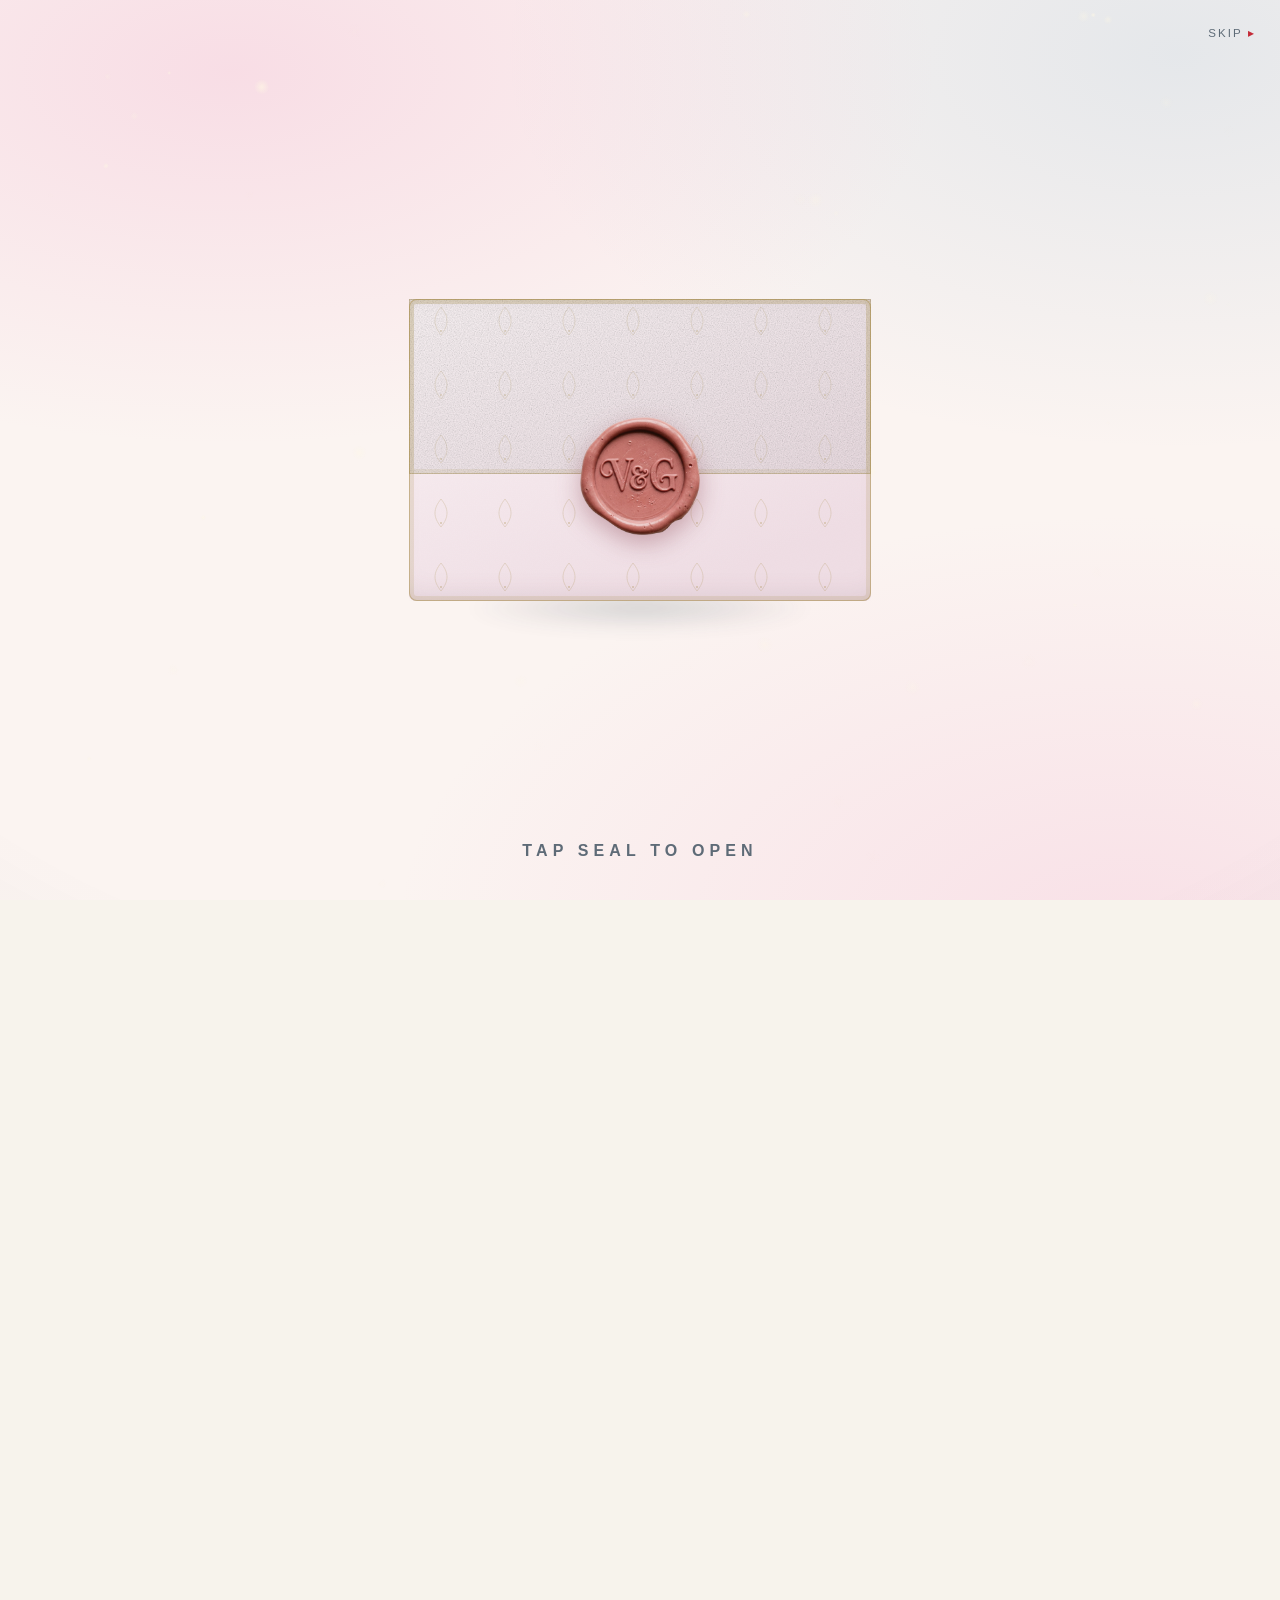
==== index.html @ 197ec174 "feat: add dual RSVP forms for Punjab and Goa with validation - Add separate RSVP section for Goa wit" ====
<!DOCTYPE html>
<html lang="en">
<head>
<meta charset="UTF-8">
<meta name="viewport" content="width=device-width, initial-scale=1.0">
<title>Vishu &amp; Gagan — Wedding Celebrations</title>
<meta name="description" content="Interactive itinerary for Gagan &amp; Vishu's Punjab wedding and Goa reception, December 2026.">
<script>
(function(){
  var t = null;
  try { t = localStorage.getItem('gv-theme'); } catch(e){}
  document.documentElement.setAttribute('data-theme', (t === 'light' || t === 'dark') ? t : 'light');
  if(!document.querySelector('meta[name="viewport"]')){
    var vp = document.createElement('meta');
    vp.name = 'viewport';
    vp.content = 'width=device-width, initial-scale=1.0';
    (document.head || document.documentElement).appendChild(vp);
  }
})();
</script>
<script>
/* Decide — before first paint — whether the opening animation plays.
   Plays once per browser session; skipped on reduced-motion.
   Force with ?intro in the URL, disable with ?nointro. */
(function(){
  try{
    var s = location.search;
    var force = /[?&]intro(=|&|$)/.test(s);
    var off = /[?&]nointro(=|&|$)/.test(s);
    var reduce = window.matchMedia && window.matchMedia('(prefers-reduced-motion: reduce)').matches;
    var seen = false; try{ seen = sessionStorage.getItem('gv-intro-seen')==='1'; }catch(e){}
    if(force || (!off && !reduce && !seen)){
      document.documentElement.classList.add('intro-playing');
    }
  }catch(e){}
})();
</script>
<link rel="stylesheet" href="styles.css">
<link rel="stylesheet" href="intro.css">
</head>
<body>

<!-- ===== Cinematic opening: unsealing the invitation ===== -->
<div class="intro" id="intro" role="dialog" aria-label="Opening the invitation">
  <canvas class="intro-dust" id="introDust" aria-hidden="true"></canvas>
  <div class="intro-vignette" aria-hidden="true"></div>
  <button class="intro-skip" id="introSkip" type="button">Skip <span>&#9656;</span></button>

  <div class="intro-camera">
    <div class="intro-stage" id="introStage">
      <div class="env" id="env">
        <div class="env-shadow" aria-hidden="true"></div>
        <div class="env-back" aria-hidden="true"></div>

        <div class="card" id="card">
          <svg class="card-floral tl" viewBox="0 0 100 100" fill="none" stroke="currentColor" stroke-width="1.4" stroke-linecap="round" aria-hidden="true">
            <path d="M14 86 C22 60 40 44 70 34"/>
            <path d="M70 34 C60 33 52 28 50 18 C60 20 68 26 70 34Z" fill="currentColor" stroke="none" opacity=".9"/>
            <path d="M50 55 C44 52 40 46 40 38 C48 41 52 47 52 55Z" fill="currentColor" stroke="none" opacity=".85"/>
            <path d="M34 70 C28 68 24 62 25 55 C32 58 35 64 35 70Z" fill="currentColor" stroke="none" opacity=".8"/>
            <circle cx="76" cy="30" r="2.4" fill="currentColor" stroke="none"/>
          </svg>
          <svg class="card-floral tr" viewBox="0 0 100 100" fill="none" stroke="currentColor" stroke-width="1.4" stroke-linecap="round" aria-hidden="true"><use href="#cf"/></svg>
          <svg class="card-floral bl" viewBox="0 0 100 100" fill="none" stroke="currentColor" stroke-width="1.4" stroke-linecap="round" aria-hidden="true"><use href="#cf"/></svg>
          <svg class="card-floral br" viewBox="0 0 100 100" fill="none" stroke="currentColor" stroke-width="1.4" stroke-linecap="round" aria-hidden="true"><use href="#cf"/></svg>

          <p class="card-mono">&#10022;</p>
          <p class="card-eyebrow">Together with their families</p>
          <h1 class="card-names">Vishu <span class="amp">&amp;</span> Gagan</h1>
          <p class="card-date">4 &ndash; 7 December &nbsp;&middot;&nbsp; 11 December 2026</p>
          <p class="card-loc">Punjab &middot; Goa</p>
        </div>

        <div class="env-front" aria-hidden="true">
          <span class="gold-edge"></span>
          <svg class="env-wreath" viewBox="0 0 200 100" preserveAspectRatio="none" fill="none" stroke="currentColor" stroke-width="1.8" stroke-linecap="round" aria-hidden="true">
            <path d="M100 92 C78 80 52 58 38 18"/>
            <path d="M100 92 C122 80 148 58 162 18"/>
            <path d="M82 70 C90 66 96 58 94 50 C86 52 80 60 80 68Z" fill="currentColor" stroke="none" opacity=".82"/>
            <path d="M64 48 C72 44 78 36 76 28 C68 30 62 38 62 46Z" fill="currentColor" stroke="none" opacity=".78"/>
            <path d="M46 28 C54 24 59 17 57 10 C49 12 44 19 44 26Z" fill="currentColor" stroke="none" opacity=".74"/>
            <path d="M118 70 C110 66 104 58 106 50 C114 52 120 60 120 68Z" fill="currentColor" stroke="none" opacity=".82"/>
            <path d="M136 48 C128 44 122 36 124 28 C132 30 138 38 138 46Z" fill="currentColor" stroke="none" opacity=".78"/>
            <path d="M154 28 C146 24 141 17 143 10 C151 12 156 19 156 26Z" fill="currentColor" stroke="none" opacity=".74"/>
            <circle cx="100" cy="90" r="1.8" fill="currentColor" stroke="none"/>
          </svg>
        </div>

        <!-- flap + wax seal share one hinge, so the seal lifts intact with the flap -->
        <div class="env-flap" id="flap" aria-hidden="true">
          <div class="flap-rot">
            <div class="flap-face out"></div>
            <div class="flap-face in">
              <svg class="liner" viewBox="0 0 240 130" preserveAspectRatio="xMidYMin slice" fill="none" stroke="currentColor" stroke-width="1.1" stroke-linecap="round">
                <path d="M20 26 C60 40 90 40 120 30 C150 40 180 40 220 26"/>
                <path d="M64 34 C60 28 60 22 64 17 M64 34 C68 28 68 22 64 17"/>
                <path d="M120 30 C116 23 116 17 120 12 M120 30 C124 23 124 17 120 12"/>
                <path d="M176 34 C172 28 172 22 176 17 M176 34 C180 28 180 22 176 17"/>
                <use href="#cf" transform="translate(105,-2) scale(.32)" opacity=".75"/>
                <use href="#cf" transform="translate(46,10) scale(-.24,.24)" opacity=".55"/>
                <use href="#cf" transform="translate(194,10) scale(.24)" opacity=".55"/>
              </svg>
            </div>
            <div class="seal" id="seal" aria-hidden="true">
              <img src="images/seal-trim.png" alt="">
            </div>
          </div>
        </div>
      </div>
    </div>
  </div>

  <p class="intro-hint" id="introHint">Tap Seal To Open</p>
</div>

<svg width="0" height="0" style="position:absolute" aria-hidden="true"><defs>
  <g id="cf">
    <path d="M14 86 C22 60 40 44 70 34"/>
    <path d="M70 34 C60 33 52 28 50 18 C60 20 68 26 70 34Z" fill="currentColor" stroke="none" opacity=".9"/>
    <path d="M50 55 C44 52 40 46 40 38 C48 41 52 47 52 55Z" fill="currentColor" stroke="none" opacity=".85"/>
    <path d="M34 70 C28 68 24 62 25 55 C32 58 35 64 35 70Z" fill="currentColor" stroke="none" opacity=".8"/>
    <circle cx="76" cy="30" r="2.4" fill="currentColor" stroke="none"/>
  </g>
  <g id="floral-corner" fill="none" stroke="currentColor" stroke-linecap="round">
    <path d="M12 12 C55 32 92 64 126 116" stroke-width="1.8"/>
    <path d="M12 12 C46 20 82 22 122 18" stroke-width="1.5"/>
    <path d="M12 12 C20 46 22 82 18 122" stroke-width="1.5"/>
    <path d="M44 34 C34 30 28 20 30 8 C42 12 48 22 48 34 Z" fill="currentColor" stroke="none" opacity=".82"/>
    <path d="M70 58 C61 53 56 43 58 32 C68 38 72 48 70 58 Z" fill="currentColor" stroke="none" opacity=".78"/>
    <path d="M96 86 C88 79 85 68 89 58 C98 66 100 77 96 86 Z" fill="currentColor" stroke="none" opacity=".74"/>
    <path d="M56 18 C54 9 57 3 66 0 C68 8 65 15 58 20 Z" fill="currentColor" stroke="none" opacity=".7"/>
    <path d="M86 16 C84 8 88 2 96 0 C98 8 94 14 88 18 Z" fill="currentColor" stroke="none" opacity=".68"/>
    <path d="M18 56 C9 54 3 57 0 66 C8 68 15 65 20 58 Z" fill="currentColor" stroke="none" opacity=".7"/>
    <path d="M16 86 C8 84 2 88 0 96 C8 98 14 94 18 88 Z" fill="currentColor" stroke="none" opacity=".68"/>
    <circle cx="128" cy="20" r="2" fill="currentColor" stroke="none" opacity=".7"/>
    <circle cx="20" cy="128" r="2" fill="currentColor" stroke="none" opacity=".7"/>
    <g transform="translate(126,116)" fill="var(--ground)" stroke="currentColor" stroke-width="1.3" opacity=".95">
      <ellipse cx="0" cy="-8" rx="4.4" ry="7"/>
      <g transform="rotate(72)"><ellipse cx="0" cy="-8" rx="4.4" ry="7"/></g>
      <g transform="rotate(144)"><ellipse cx="0" cy="-8" rx="4.4" ry="7"/></g>
      <g transform="rotate(216)"><ellipse cx="0" cy="-8" rx="4.4" ry="7"/></g>
      <g transform="rotate(288)"><ellipse cx="0" cy="-8" rx="4.4" ry="7"/></g>
      <circle r="2.8" fill="currentColor" stroke="none"/>
    </g>
  </g>
  <g id="leaf-divider" fill="none" stroke="currentColor" stroke-width="1.3" stroke-linecap="round">
    <path d="M22 13 H92"/>
    <path d="M138 13 H208"/>
    <path d="M92 13 C86 10 82 12 78 7 C84 5 89 8 92 13Z" fill="currentColor" stroke="none" opacity=".85"/>
    <path d="M92 13 C86 16 82 14 78 19 C84 21 89 18 92 13Z" fill="currentColor" stroke="none" opacity=".85"/>
    <path d="M138 13 C144 10 148 12 152 7 C146 5 141 8 138 13Z" fill="currentColor" stroke="none" opacity=".85"/>
    <path d="M138 13 C144 16 148 14 152 19 C146 21 141 18 138 13Z" fill="currentColor" stroke="none" opacity=".85"/>
    <g transform="translate(115,13)" fill="var(--ground)" stroke="currentColor" stroke-width="1.2" opacity=".95">
      <ellipse cx="0" cy="-5" rx="3.1" ry="5"/>
      <g transform="rotate(72)"><ellipse cx="0" cy="-5" rx="3.1" ry="5"/></g>
      <g transform="rotate(144)"><ellipse cx="0" cy="-5" rx="3.1" ry="5"/></g>
      <g transform="rotate(216)"><ellipse cx="0" cy="-5" rx="3.1" ry="5"/></g>
      <g transform="rotate(288)"><ellipse cx="0" cy="-5" rx="3.1" ry="5"/></g>
      <circle r="2" fill="currentColor" stroke="none"/>
    </g>
  </g>
</defs></svg>

<div class="progress-bar" id="progressBar"></div>
<canvas id="petalCanvas" aria-hidden="true"></canvas>

<button class="theme-toggle" id="themeToggle" type="button" aria-label="Switch between light and dark theme">
  <svg class="icon-sun" viewBox="0 0 24 24" fill="none" stroke="currentColor" stroke-width="1.8" stroke-linecap="round"><circle cx="12" cy="12" r="4"/><path d="M12 2v2M12 20v2M4.2 4.2l1.4 1.4M18.4 18.4l1.4 1.4M2 12h2M20 12h2M4.2 19.8l1.4-1.4M18.4 5.6l1.4-1.4"/></svg>
  <svg class="icon-moon" viewBox="0 0 24 24" fill="currentColor"><path d="M20 14.5A8.5 8.5 0 019.5 4 8.5 8.5 0 1020 14.5z"/></svg>
</button>

<div class="page">
  <header class="hero" id="top">
    <svg class="hero-motif" viewBox="0 0 800 800" preserveAspectRatio="xMidYMid slice" aria-hidden="true">
      <defs>
        <pattern id="motif" width="120" height="120" patternUnits="userSpaceOnUse">
          <path d="M60 10 C80 30 80 50 60 70 C40 50 40 30 60 10Z" fill="none" stroke="var(--primary)" stroke-width="0.6" opacity="0.35"/>
          <circle cx="60" cy="60" r="2" fill="var(--accent-soft)" opacity="0.4"/>
        </pattern>
      </defs>
      <rect width="800" height="800" fill="url(#motif)"/>
    </svg>
    <svg class="floral-corner tl" viewBox="0 0 170 170" aria-hidden="true"><use href="#floral-corner"/></svg>
    <svg class="floral-corner tr" viewBox="0 0 170 170" aria-hidden="true"><use href="#floral-corner"/></svg>
    <div class="hero-content">
      <div class="hero-duo">
        <div class="hero-cluster">
          <img class="cluster-photo cluster-a" src="images/3-trim.png" alt="Gagan kneeling to propose with a rose to Vishu">
          <img class="cluster-photo cluster-b" src="images/4-trim.png" alt="Vishu and Gagan smiling together at their floral mehendi arch">
          <img class="cluster-photo cluster-c" src="images/5-trim.png" alt="Vishu and Gagan in a warm embrace">
        </div>
      </div>
      <p class="hashtag-top">#SheDancedHeScored</p>
      <h1 class="couple-names">Vishu <span class="amp">&amp;</span> Gagan</h1>
      <p class="date-range">4 – 7 December &nbsp;·&nbsp; 11 December 2026</p>
      <p class="locations"><span>Punjab</span><span class="dot"></span><span>Goa</span></p>
      <div class="countdown" id="countdown" aria-live="polite">
        <div class="unit"><span class="num" id="cd-days">–</span><span class="lbl">Days</span></div>
        <div class="unit"><span class="num" id="cd-hours">–</span><span class="lbl">Hrs</span></div>
        <div class="unit"><span class="num" id="cd-mins">–</span><span class="lbl">Min</span></div>
        <div class="unit"><span class="num" id="cd-secs">–</span><span class="lbl">Sec</span></div>
      </div>
      <div class="hero-actions">
        <button class="btn primary" id="petalsBtn" type="button">Shower petals</button>
        <button class="btn" id="icsAllBtn" type="button">Add itinerary to calendar</button>
      </div>
      <a class="scroll-cue" href="#venues"><span>Begin the celebration</span><span class="chev"></span></a>
    </div>
  </header>

  <nav class="day-nav" aria-label="Jump to day">
    <div class="day-nav-inner" id="dayNavInner">
      <button data-target="#venues">Getting there</button>
      <button data-target="#day1">Fri 4 · Mehendi &amp; Sangeet</button>
      <button data-target="#day2">Sat 5 · Haldi &amp; Pheras</button>
      <button data-target="#day3">Sun 6 · Gurudwara &amp; Reception</button>
      <button data-target="#day4">Mon 7 · Farewell</button>
      <button data-target="#day5">Fri 11 · Goa</button>
      <button data-target="#dresscode">Dress code</button>
      <button data-target="#rsvp">RSVP</button>
    </div>
  </nav>

  <main>
    <section id="venues" class="section">
      <p class="eyebrow">Where it's happening</p>
      <h2>Two states, one celebration</h2>
      <p class="section-lead">A Punjabi wedding week in the fields of Punjab, and a Goan sunset reception by the sea.</p>
      <div class="venue-grid">
        <article class="venue-card punjab">
          <span class="venue-tag">4 – 7 December</span>
          <h3 class="venue-name">Firangi Pani Resort</h3>
          <p class="venue-loc">Kairpur Sheikan, Punjab</p>
          <div class="travel-rows">
            <div class="travel-row">
              <svg viewBox="0 0 24 24" fill="none" stroke="currentColor" stroke-width="1.6"><path d="M2 16l20-8-8 20-2-8-8-2z"/></svg>
              <span><b>Mohali Intl. Airport</b> (Chandigarh) — 41.6 km, ~50 min by taxi/Uber</span>
            </div>
            <div class="travel-row">
              <svg viewBox="0 0 24 24" fill="none" stroke="currentColor" stroke-width="1.6"><rect x="5" y="4" width="14" height="13" rx="3"/><path d="M5 13h14M9 21l-2-4h10l-2 4M8 8h8"/></svg>
              <span><b>Chandigarh Railway Station</b> — 45 km, ~1 hr by taxi/Uber</span>
            </div>
          </div>
          <p class="venue-note">All guests stay at the resort — every function happens on the property unless noted.</p>
          <div class="venue-map">
            <iframe title="Map to Firangi Pani Resort" src="https://maps.google.com/maps?q=The+Firangipani+Country+Resort&z=15&output=embed" loading="lazy" referrerpolicy="no-referrer-when-downgrade" allowfullscreen></iframe>
          </div>
          <a class="map-link" href="https://maps.app.goo.gl/4WE8b8ffaLZf8VpFA" target="_blank" rel="noopener">
            <svg viewBox="0 0 24 24" fill="none" stroke="currentColor" stroke-width="1.7"><path d="M12 21s-7-5.3-7-11a7 7 0 0114 0c0 5.7-7 11-7 11z"/><circle cx="12" cy="10" r="2.6"/></svg>
            View on Google Maps
          </a>
        </article>
        <article class="venue-card goa">
          <span class="venue-tag">11 December</span>
          <h3 class="venue-name">Mar Vista Beach House</h3>
          <p class="venue-loc">Copel Waddo, Sernabatim, Goa</p>
          <div class="travel-rows">
            <div class="travel-row">
              <svg viewBox="0 0 24 24" fill="none" stroke="currentColor" stroke-width="1.6"><path d="M2 16l20-8-8 20-2-8-8-2z"/></svg>
              <span><b>Goa Intl. Airport</b> (Dabolim) — 27 km, ~40 min by taxi</span>
            </div>
            <div class="travel-row">
              <svg viewBox="0 0 24 24" fill="none" stroke="currentColor" stroke-width="1.6"><path d="M2 16l20-8-8 20-2-8-8-2z"/></svg>
              <span><b>Manohar Intl. Airport</b> (Mopa) — 53 km, ~1 hr 20 min by taxi</span>
            </div>
            <div class="travel-row">
              <svg viewBox="0 0 24 24" fill="none" stroke="currentColor" stroke-width="1.6"><rect x="5" y="4" width="14" height="13" rx="3"/><path d="M5 13h14M9 21l-2-4h10l-2 4M8 8h8"/></svg>
              <span><b>Madgaon (Margao) Railway Station</b> — 8 km, ~15–20 min by taxi</span>
            </div>
          </div>
          <div class="venue-map">
            <iframe title="Map to Mar Vista Beach House" src="https://maps.google.com/maps?q=Mar+Vista+Beach+House&z=15&output=embed" loading="lazy" referrerpolicy="no-referrer-when-downgrade" allowfullscreen></iframe>
          </div>
          <a class="map-link" href="https://maps.app.goo.gl/1qraVx649sPZk7Wv9" target="_blank" rel="noopener">
            <svg viewBox="0 0 24 24" fill="none" stroke="currentColor" stroke-width="1.7"><path d="M12 21s-7-5.3-7-11a7 7 0 0114 0c0 5.7-7 11-7 11z"/><circle cx="12" cy="10" r="2.6"/></svg>
            View on Google Maps
          </a>
        </article>
      </div>
    </section>

    <section id="day1" class="day-section punjab-tex">
      <div class="day-head">
        <div class="day-head-text"><span class="day-date">Friday</span><h2>4th December 2026</h2></div>
        <button class="ics-btn" data-day="1" type="button">
          <svg viewBox="0 0 24 24" fill="none" stroke="currentColor" stroke-width="1.6"><rect x="3" y="5" width="18" height="16" rx="2"/><path d="M3 10h18M8 3v4M16 3v4M12 14v4M10 16h4"/></svg>
          Add to calendar
        </button>
      </div>
      <ol class="timeline">
        <li class="event">
          <span class="time-label">Morning</span>
          <div class="event-body"><h3>Guest check-in</h3><p class="sub">Arrive whenever suits you — the resort welcomes you all morning.</p></div>
        </li>
        <li class="event">
          <time>10–12 PM</time>
          <div class="event-body"><h3>Welcome snacks &amp; refreshments</h3></div>
        </li>
        <li class="event highlight">
          <time>11:00 AM</time>
          <div class="event-body">
            <span class="event-icon"><svg viewBox="0 0 24 24" fill="none" stroke="currentColor" stroke-width="1.7"><path d="M12 21c-4-3-7-6.5-7-10a7 7 0 0114 0c0 3.5-3 7-7 10z"/></svg></span>
            <h3>Ishq ki Mehendi</h3>
            <ul>
              <li>Mehendi artists for every guest</li>
              <li>Family &amp; friends photoshoots</li>
              <li>Music and celebration</li>
            </ul>
            <div class="dress-chip pink-orange"><span class="swirl"></span>Pink &amp; orange florals · any Indian wear</div>
          </div>
        </li>
        <li class="event">
          <time>1:00 PM</time>
          <div class="event-body"><h3>Lunch</h3></div>
        </li>
        <li class="event highlight">
          <time>7:00 PM</time>
          <div class="event-body">
            <span class="event-icon"><svg viewBox="0 0 24 24" fill="none" stroke="currentColor" stroke-width="1.7"><circle cx="12" cy="12" r="8"/><path d="M12 8v4l3 2"/></svg></span>
            <h3>Nach baliye - Gidda te bhangra</h3>
            <ul>
              <li>DJ &amp; music</li>
              <li>Dance performances</li>
              <li>Family entertainment</li>
            </ul>
            <p class="sub">Dinner follows the performances.</p>
            <div class="dress-chip lavender"><span class="swirl"></span>Purple &amp; lavender · Punjabi attire</div>
            <details class="dresscode-detail">
              <summary>Full dress code</summary>
              <div class="dd-body">
                <b>Girls</b> — Punjabi suit, sharara, garara, parandi (encouraged)<br>
                <b>Boys</b> — kurta pajama, turban (optional)
              </div>
            </details>
          </div>
        </li>
      </ol>
    </section>

    <section id="day2" class="day-section punjab-tex">
      <div class="day-head">
        <div class="day-head-text"><span class="day-date">Saturday</span><h2>5th December 2026</h2></div>
        <button class="ics-btn" data-day="2" type="button">
          <svg viewBox="0 0 24 24" fill="none" stroke="currentColor" stroke-width="1.6"><rect x="3" y="5" width="18" height="16" rx="2"/><path d="M3 10h18M8 3v4M16 3v4M12 14v4M10 16h4"/></svg>
          Add to calendar
        </button>
      </div>
      <ol class="timeline">
        <li class="event">
          <time>8:00 AM</time>
          <div class="event-body"><h3>Breakfast</h3><p class="sub">For all guests staying at the resort.</p></div>
        </li>
        <li class="event highlight">
          <time>10:00 AM</time>
          <div class="event-body">
            <span class="event-icon"><svg viewBox="0 0 24 24" fill="none" stroke="currentColor" stroke-width="1.7"><path d="M4 12c0-4 3-8 8-8s8 4 8 8-3 8-8 8-8-4-8-8z"/><path d="M8 12h8M12 8v8"/></svg></span>
            <h3>Sunehri subha with shagun ki Haldi</h3>
            <ul>
              <li>Traditional haldi ceremony</li>
              <li>Hindu rituals and pooja</li>
              <li>Family photoshoots</li>
              <li>Music (no DJ)</li>
            </ul>
            <div class="dress-chip redblue"><span class="swirl"></span>Floral red &amp; blue · any Indian wear</div>
          </div>
        </li>
        <li class="event">
          <time>1:00 PM</time>
          <div class="event-body"><h3>Lunch</h3></div>
        </li>
        <li class="event highlight">
          <time>5:00 PM</time>
          <div class="event-body">
            <span class="event-icon"><svg viewBox="0 0 24 24" fill="none" stroke="currentColor" stroke-width="1.7"><path d="M12 21s7-5.5 7-11a7 7 0 00-14 0c0 5.5 7 11 7 11z"/><path d="M12 17c-2-2-3-4-3-6a3 3 0 016 0c0 2-1 4-3 6z"/></svg></span>
            <h3>Saath Vachan - Rishton ki Kasam </h3>
            <div class="dress-chip anycolor"><span class="swirl"></span>Any colour</div>
            <details class="dresscode-detail">
              <summary>Full dress code</summary>
              <div class="dd-body"><b>Girls</b> — saree &nbsp;·&nbsp; <b>Boys</b> — kurta</div>
            </details>
          </div>
        </li>
        <li class="event">
          <time>8:00 PM</time>
          <div class="event-body"><h3>Dinner</h3></div>
        </li>
      </ol>
    </section>

    <section id="day3" class="day-section punjab-tex">
      <div class="day-head">
        <div class="day-head-text"><span class="day-date">Sunday</span><h2>6th December 2026</h2></div>
        <button class="ics-btn" data-day="3" type="button">
          <svg viewBox="0 0 24 24" fill="none" stroke="currentColor" stroke-width="1.6"><rect x="3" y="5" width="18" height="16" rx="2"/><path d="M3 10h18M8 3v4M16 3v4M12 14v4M10 16h4"/></svg>
          Add to calendar
        </button>
      </div>
      <ol class="timeline">
        <li class="event">
          <time>7:00 AM</time>
          <div class="event-body"><h3>Early breakfast</h3></div>
        </li>
        <li class="event highlight">
          <time>9:00 AM</time>
          <div class="event-body">
            <span class="event-icon"><svg viewBox="0 0 24 24" fill="none" stroke="currentColor" stroke-width="1.7"><path d="M12 3v18M6 8c0 3 2.5 5 6 5s6-2 6-5"/></svg></span>
            <h3>Gurudwara ceremony (Lava ceremony)</h3>
            <div class="dress-chip anycolor"><span class="swirl"></span>Any colour · modest Indian wear</div>
            <p class="sub">Please ensure your head and body are appropriately covered while attending the Gurudwara.</p>
          </div>
        </li>
        <li class="event highlight">
          <time>1:00 PM</time>
          <div class="event-body">
            <span class="event-icon"><svg viewBox="0 0 24 24" fill="none" stroke="currentColor" stroke-width="1.7"><circle cx="12" cy="8" r="4"/><path d="M4 21c0-4 3.5-7 8-7s8 3 8 7"/></svg></span>
            <h3>Bandhan & Blessing - The grand celebration </h3>
            <ul>
              <li>Bride &amp; groom entry</li>
              <li>DJ &amp; dhol</li>
              <li>Dance performances</li>
              <li>Lunch &amp; evening snacks</li>
            </ul>
            <div class="dress-chip pastel"><span class="swirl"></span>Pastel colours · any Indian wear</div>
          </div>
        </li>
        <li class="event highlight">
          <time>6:00 PM</time>
          <div class="event-body">
            <span class="event-icon"><svg viewBox="0 0 24 24" fill="none" stroke="currentColor" stroke-width="1.7"><path d="M12 4c-3 3-3 6 0 9 3-3 3-6 0-9zM12 13v7"/></svg></span>
            <h3>Bidaai</h3>
            <p class="sub">Followed by traditional rituals at the groom's residence. Guests from the bride's side staying overnight may check out on 7th December.</p>
          </div>
        </li>
      </ol>
    </section>

    <section id="day4" class="day-section punjab-tex">
      <div class="day-head">
        <div class="day-head-text"><span class="day-date">Monday</span><h2>7th December 2026</h2></div>
      </div>
      <ol class="timeline">
        <li class="event">
          <span class="time-label">Morning</span>
          <div class="event-body"><h3>Breakfast &amp; final check-out</h3><p class="sub">For all guests staying at the resort.</p></div>
        </li>
        <li class="event highlight">
          <span class="time-label">Lunch</span>
          <div class="event-body">
            <h3>Family lunch</h3>
            <p class="sub">The bride's side family and friends are invited. Wish to explore Chandigarh? Extend your stay — those travelling back can join lunch before departure.</p>
          </div>
        </li>
      </ol>
    </section>

    <section id="day5" class="day-section goa-tex">
      <div class="day-head">
        <div class="day-head-text"><span class="day-date">Friday</span><h2>11th December 2026 · Goa</h2></div>
        <button class="ics-btn" data-day="5" type="button">
          <svg viewBox="0 0 24 24" fill="none" stroke="currentColor" stroke-width="1.6"><rect x="3" y="5" width="18" height="16" rx="2"/><path d="M3 10h18M8 3v4M16 3v4M12 14v4M10 16h4"/></svg>
          Add to calendar
        </button>
      </div>
      <ol class="timeline">
        <li class="event highlight">
          <time>5:30 PM</time>
          <div class="event-body">
            <span class="event-icon" style="background:color-mix(in srgb, var(--secondary) 16%, transparent);color:var(--secondary-deep);">
              <svg viewBox="0 0 24 24" fill="none" stroke="currentColor" stroke-width="1.7"><circle cx="12" cy="12" r="5"/><path d="M2 19h20M4 15h16"/></svg>
            </span>
            <h3>Cheers & Chamak - Mehfil by the Sea</h3>
            <ul>
              <li>Bride's sunset entry</li>
              <li>Tea, coffee &amp; snacks</li>
              <li>Dance performances &amp; DJ</li>
              <li>Dinner, entertainment &amp; celebration</li>
            </ul>
            <div class="dress-chip pastel"><span class="swirl"></span>Pastel colours · party wear</div>
            <p class="sub">Mar Vista Beach House, CopelWaddo, Sernabatim, Goa 403708</p>
          </div>
        </li>
      </ol>
    </section>

    <section id="dresscode" class="section">
      <p class="eyebrow">Quick reference</p>
      <h2>Dress code, at a glance</h2>
      <p class="section-lead">Seven functions, seven palettes — a snapshot before you pack.</p>
      <div class="swatch-grid">
        <div class="swatch-card">
          <span class="swatch" style="background:linear-gradient(135deg,var(--primary),#F0BE8E);"></span>
          <span class="sc-date">4 Dec · Mehendi</span>
          <span class="sc-title">Pink &amp; orange</span>
          <span class="sc-note">Any Indian wear</span>
        </div>
        <div class="swatch-card">
          <span class="swatch" style="background:linear-gradient(135deg,var(--lavender),#E2D3F0);"></span>
          <span class="sc-date">4 Dec · Sangeet</span>
          <span class="sc-title">Purple &amp; lavender</span>
          <span class="sc-note">Punjabi theme</span>
        </div>
        <div class="swatch-card">
          <span class="swatch" style="background:linear-gradient(135deg,var(--accent-pop),var(--secondary));"></span>
          <span class="sc-date">5 Dec · Haldi</span>
          <span class="sc-title">Red &amp; blue florals</span>
          <span class="sc-note">Any Indian wear</span>
        </div>
        <div class="swatch-card">
          <span class="swatch" style="background:conic-gradient(var(--primary),var(--accent-pop),var(--secondary),var(--lavender),var(--primary));"></span>
          <span class="sc-date">5 Dec · Pheras</span>
          <span class="sc-title">Any colour</span>
          <span class="sc-note">Saree / kurta</span>
        </div>
        <div class="swatch-card">
          <span class="swatch" style="background:linear-gradient(135deg,#F2ECE6,#D6C9BD);"></span>
          <span class="sc-date">6 Dec · Gurudwara</span>
          <span class="sc-title">Any colour</span>
          <span class="sc-note">Modest, head covered</span>
        </div>
        <div class="swatch-card">
          <span class="swatch" style="background:linear-gradient(135deg,var(--accent-soft),var(--primary),var(--secondary));"></span>
          <span class="sc-date">6 Dec · Punjab reception</span>
          <span class="sc-title">Pastels</span>
          <span class="sc-note">Any Indian wear</span>
        </div>
        <div class="swatch-card">
          <span class="swatch" style="background:linear-gradient(135deg,var(--secondary),var(--accent-soft),var(--primary));"></span>
          <span class="sc-date">11 Dec · Goa</span>
          <span class="sc-title">Pastels</span>
          <span class="sc-note">Party wear</span>
        </div>
      </div>
    </section>

    <section class="section">
      <p class="eyebrow">Good to know</p>
      <h2>A few extra notes</h2>
      <div class="extras-grid" style="margin-top:2rem;">
        <article class="extra-card">
          <h3>Makeup &amp; styling (Punjab)</h3>
          <p>Makeup artists and saree-draping contacts will be shared on WhatsApp — book directly with them. Keen on a parandi? Let us know in advance so one can be arranged.</p>
        </article>
        <article class="extra-card">
          <h3>Dance performances</h3>
          <p>A WhatsApp group is forming for anyone dancing in Punjab or Goa. Join in to coordinate rehearsals and run-throughs with the choreographers.</p>
        </article>
      </div>
    </section>

    <section id="rsvp" class="section rsvp-section">
      <h2>Kindly Respond</h2>
      <p class="eyebrow">Punjab celebration</p>
      <div class="rsvp-card">
        <p>All guests receiving this itinerary are requested to confirm their attendance at the earliest convenience (to punjab).
Your confirmation will help us finalize:</p>
        <ul class="rsvp-list">
          <li>Resort room bookings</li>
          <li>Transportation planning</li>
          <li>Catering arrangements</li>
          <li>Event logistics</li>
        </ul>
        <p class="rsvp-note">Guests travelling from Goa to Punjab will be updated regarding the preferred mode of transport once group numbers are finalized.</p>
        <br/>
        <p class="rsvp-note"><b>Important Note: </b>
If you have received this itinerary, it means you have already been personally invited by the
Bride and Groom. There will be no separate physical or digital invitation cards issued to individuals or families.
We hope you will consider joining us for this special occasion.</p>
      </div>

      <h3 style="margin-top:2rem;margin-bottom:1.2rem;">RSVP for Punjab</h3>
      <form class="rsvp-form" id="rsvpForm" novalidate>
        <div class="form-grid">
          <label class="form-field">
            <span>Name</span>
            <input type="text" name="name" autocomplete="name" required>
          </label>
          <label class="form-field">
            <span>Contact number</span>
            <input type="tel" name="contact" autocomplete="tel" required>
          </label>
        </div>

        <fieldset class="form-field form-field-full radio-fieldset">
          <legend>Will you be joining us?</legend>
          <div class="radio-row">
            <label class="radio-pill"><input type="radio" name="response" value="Yes" required><span>Yes</span></label>
            <label class="radio-pill"><input type="radio" name="response" value="No"><span>No</span></label>
          </div>
        </fieldset>

        <div class="rsvp-yes-fields" id="rsvpYesFields" hidden>
          <div class="form-grid">
            <label class="form-field">
              <span>Number of guests from your family</span>
              <input type="number" name="numGuests" min="1" step="1">
            </label>
            <label class="form-field">
              <span>Number of nights staying</span>
              <input type="number" name="numNights" min="0" step="1">
            </label>
          </div>
          <label class="form-field form-field-full">
            <span>Names &amp; ages of all guests</span>
            <textarea name="guestDetails" rows="2" placeholder="e.g. Aman Singh (34), Simran Kaur (30), Aryan (6)"></textarea>
          </label>
          <div class="form-grid">
            <label class="form-field">
              <span>Arrival date</span>
              <input type="date" name="arrivalDate">
            </label>
            <label class="form-field">
              <span>Departure date</span>
              <input type="date" name="departureDate">
            </label>
          </div>
          <div class="form-grid">
            <label class="form-field">
              <span>Mode of travel</span>
              <select name="travelMode" id="travelMode">
                <option value="">Select one</option>
                <option value="Flight">Flight</option>
                <option value="Train">Train</option>
                <option value="Car">Car</option>
              </select>
            </label>
            <label class="form-field" id="travelNumberField">
              <span>Flight / train number</span>
              <input type="text" name="travelNumber" placeholder="e.g. 6E 204">
            </label>
          </div>
          <div class="form-grid">
            <label class="form-field">
              <span>Food preference</span>
              <select name="foodPreference">
                <option value="">Select one</option>
                <option>Vegetarian</option>
                <option>Non-vegetarian</option>
                <option>Vegan</option>
                <option>Jain</option>
                <option>Other</option>
              </select>
            </label>
          </div>
          <label class="form-field form-field-full">
            <span>Any special requirements</span>
            <textarea name="specialRequirements" rows="2" placeholder="Allergies, accessibility needs, anything else we should know"></textarea>
          </label>
        </div>

        <div class="form-submit-row">
          <button type="submit" class="btn primary" id="rsvpSubmit">Send RSVP</button>
          <p class="form-status" id="rsvpStatus" role="status" aria-live="polite"></p>
        </div>
      </form>
    </section>

    <section id="rsvp-goa" class="section rsvp-section">
      <p class="eyebrow">Goa celebration</p>
      <div class="rsvp-card">
        <p>If you're joining us for the sunset reception in Goa on 11 December, please confirm your attendance below.</p>
      </div>

      <h3 style="margin-top:2rem;margin-bottom:1.2rem;">RSVP for Goa</h3>
      <form class="rsvp-form" id="rsvpGoaForm" novalidate>
        <div class="form-grid">
          <label class="form-field">
            <span>Name</span>
            <input type="text" name="name" autocomplete="name" required>
          </label>
          <label class="form-field">
            <span>Contact number</span>
            <input type="tel" name="contact" autocomplete="tel" required>
          </label>
        </div>

        <fieldset class="form-field form-field-full radio-fieldset">
          <legend>Will you be joining us in Goa?</legend>
          <div class="radio-row">
            <label class="radio-pill"><input type="radio" name="response" value="Yes" required><span>Yes</span></label>
            <label class="radio-pill"><input type="radio" name="response" value="No"><span>No</span></label>
          </div>
        </fieldset>

        <div class="form-grid" id="rsvpGoaGuestsField" style="display:none;">
          <label class="form-field">
            <span>Number of guests</span>
            <input type="number" name="numGuests" min="1" step="1">
          </label>
        </div>

        <div class="form-submit-row">
          <button type="submit" class="btn primary" id="rsvpGoaSubmit">Send RSVP</button>
          <p class="form-status" id="rsvpGoaStatus" role="status" aria-live="polite"></p>
        </div>
      </form>
    </section>

    <section class="section">
      <p class="eyebrow">Need help?</p>
      <h2>Contact for coordination</h2>
      <div style="background:white;padding:2rem;border-radius:8px;box-shadow:0 2px 8px rgba(43,30,40,0.1);">
        <p style="font-size:1.1rem;margin-bottom:0.5rem;">
          <strong>Vidhit Kankonkar</strong>
        </p>
        <p style="font-size:1rem;color:#5E6B77;">
          <a href="tel:+919923853578" style="color:#71A5C8;text-decoration:none;">+91 99238 53578</a>
        </p>
        <p style="font-size:0.95rem;color:#5E6B77;margin-top:1rem;">
          For any queries, coordination, or assistance with your RSVP and travel arrangements.
        </p>
      </div>
    </section>

    <section class="section note-section" style="border-bottom:none;">
      <div class="note-photo-frame">
        <img src="images/2-trim.png" alt="Gagan and Vishu celebrating with arms raised at their floral mehendi arch, in a heart frame">
      </div>
      <svg class="leaf-divider" viewBox="0 0 230 26" aria-hidden="true"><use href="#leaf-divider"/></svg>
      <blockquote>
        "This is not just a wedding — it is an opportunity for all of us to come together, celebrate, laugh, dance, and create unforgettable memories. A beautiful blend of Punjabi and Goan traditions awaits, and we truly hope you will be part of it."
        <span class="cite">Vishu &amp; Gagan</span>
      </blockquote>
    </section>
  </main>

  <footer class="footer">
    <svg class="floral-corner bl" viewBox="0 0 170 170" aria-hidden="true"><use href="#floral-corner"/></svg>
    <svg class="floral-corner br" viewBox="0 0 170 170" aria-hidden="true"><use href="#floral-corner"/></svg>
    <svg class="leaf-divider" viewBox="0 0 230 26" aria-hidden="true"><use href="#leaf-divider"/></svg>
    <p class="footer-names">Vishu <span class="amp">&amp;</span> Gagan</p>
    <p>With love ❤️</p>
    <p class="footer-hash">#SheDancedHeScored</p>
  </footer>
</div>

<script>
(function(){
  var reduceMotion = window.matchMedia('(prefers-reduced-motion: reduce)').matches;

  // theme toggle
  var root = document.documentElement;
  var themeToggle = document.getElementById('themeToggle');
  var savedTheme = null;
  try { savedTheme = localStorage.getItem('gv-theme'); } catch(e) {}
  root.setAttribute('data-theme', (savedTheme === 'light' || savedTheme === 'dark') ? savedTheme : 'light');
  themeToggle.addEventListener('click', function(){
    var current = root.getAttribute('data-theme') || 'light';
    var next = current === 'dark' ? 'light' : 'dark';
    root.setAttribute('data-theme', next);
    try { localStorage.setItem('gv-theme', next); } catch(e) {}
  });

  // RSVP form
  var RSVP_ENDPOINT_URL = 'https://script.google.com/macros/s/AKfycbxeDka8P6T2DYhcHVusOHVGiJxcFw1bkjQtWoQh86XaUtjVJkLBxE07JWaOdblWOqgf7g/exec';
  var rsvpForm = document.getElementById('rsvpForm');
  var rsvpYesFields = document.getElementById('rsvpYesFields');
  var travelNumberField = document.getElementById('travelNumberField');
  var travelModeSelect = document.getElementById('travelMode');
  var rsvpStatus = document.getElementById('rsvpStatus');
  var rsvpSubmit = document.getElementById('rsvpSubmit');

  function updateYesFieldsVisibility(){
    var checked = rsvpForm.querySelector('input[name="response"]:checked');
    var isYes = checked && checked.value === 'Yes';
    rsvpYesFields.hidden = !isYes;
    Array.prototype.forEach.call(rsvpYesFields.querySelectorAll('input,select,textarea'), function(el){
      el.disabled = !isYes;
    });
  }
  Array.prototype.forEach.call(rsvpForm.querySelectorAll('input[name="response"]'), function(radio){
    radio.addEventListener('change', updateYesFieldsVisibility);
  });

  function updateTravelNumberVisibility(){
    travelNumberField.style.display = (travelModeSelect.value === 'Car') ? 'none' : '';
  }
  travelModeSelect.addEventListener('change', updateTravelNumberVisibility);

  function validatePhoneNumber(phone){
    // Remove all non-digit characters
    var digitsOnly = phone.replace(/[^\d]/g, '');
    // Check if at least 10 digits remain
    return digitsOnly.length >= 10;
  }

  function updateFormButton(form, submitBtn){
    // Check if all required fields are filled and valid
    var nameInput = form.querySelector('input[name="name"]');
    var contactInput = form.querySelector('input[name="contact"]');
    var responseInput = form.querySelector('input[name="response"]:checked');

    var isNameValid = nameInput && nameInput.value.trim().length > 0;
    var isContactValid = contactInput && validatePhoneNumber(contactInput.value);
    var isResponseValid = responseInput && responseInput.value;

    submitBtn.disabled = !(isNameValid && isContactValid && isResponseValid);
  }

  // Set initial button state for Punjab form
  updateFormButton(rsvpForm, rsvpSubmit);

  // Update button state on any input change
  Array.prototype.forEach.call(rsvpForm.querySelectorAll('input[name="name"], input[name="contact"], input[name="response"]'), function(input){
    input.addEventListener('input', function(){ updateFormButton(rsvpForm, rsvpSubmit); });
    input.addEventListener('change', function(){ updateFormButton(rsvpForm, rsvpSubmit); });
  });

  rsvpForm.addEventListener('submit', function(e){
    e.preventDefault();
    if(!rsvpForm.checkValidity()){
      rsvpForm.reportValidity();
      return;
    }
    var contactInput = rsvpForm.querySelector('input[name="contact"]');
    if(!validatePhoneNumber(contactInput.value)){
      alert('Please enter a valid contact number (at least 10 digits)');
      return;
    }

    var fd = new FormData(rsvpForm);
    var data = {};
    fd.forEach(function(value, key){ data[key] = value; });
    data.submittedAt = new Date().toISOString();
    data.sheet = 'Punjab';

    if(RSVP_ENDPOINT_URL.indexOf('PASTE_YOUR') === 0){
      rsvpStatus.textContent = 'RSVP form is not yet connected to a sheet — see setup instructions.';
      rsvpStatus.className = 'form-status error';
      return;
    }

    rsvpSubmit.disabled = true;
    rsvpStatus.textContent = 'Sending your RSVP…';
    rsvpStatus.className = 'form-status';

    fetch(RSVP_ENDPOINT_URL, {
      method: 'POST',
      mode: 'no-cors',
      headers: {'Content-Type': 'text/plain;charset=utf-8'},
      body: JSON.stringify(data)
    }).then(function(){
      rsvpStatus.textContent = 'Thank you! Your RSVP has been received.';
      rsvpStatus.className = 'form-status success';
      rsvpForm.reset();
      updateYesFieldsVisibility();
      rsvpSubmit.disabled = false;
    }).catch(function(){
      rsvpStatus.textContent = 'Something went wrong sending your RSVP. Please check your connection and try again.';
      rsvpStatus.className = 'form-status error';
      rsvpSubmit.disabled = false;
    });
  });

  // Goa RSVP form
  var rsvpGoaForm = document.getElementById('rsvpGoaForm');
  var rsvpGoaStatus = document.getElementById('rsvpGoaStatus');
  var rsvpGoaSubmit = document.getElementById('rsvpGoaSubmit');

  // Handle Goa guests field visibility
  var rsvpGoaGuestsField = document.getElementById('rsvpGoaGuestsField');
  var rsvpGoaGuestsInput = rsvpGoaGuestsField.querySelector('input[name="numGuests"]');

  function updateGoaGuestsFieldVisibility(){
    var checked = rsvpGoaForm.querySelector('input[name="response"]:checked');
    var isYes = checked && checked.value === 'Yes';
    rsvpGoaGuestsField.style.display = isYes ? '' : 'none';
    rsvpGoaGuestsInput.disabled = !isYes;
    if(!isYes){
      rsvpGoaGuestsInput.value = '';
    }
  }

  Array.prototype.forEach.call(rsvpGoaForm.querySelectorAll('input[name="response"]'), function(radio){
    radio.addEventListener('change', updateGoaGuestsFieldVisibility);
  });

  // Set initial button state for Goa form
  updateFormButton(rsvpGoaForm, rsvpGoaSubmit);

  // Update button state on any input change
  Array.prototype.forEach.call(rsvpGoaForm.querySelectorAll('input[name="name"], input[name="contact"], input[name="numGuests"], input[name="response"]'), function(input){
    input.addEventListener('input', function(){ updateFormButton(rsvpGoaForm, rsvpGoaSubmit); });
    input.addEventListener('change', function(){ updateFormButton(rsvpGoaForm, rsvpGoaSubmit); updateGoaGuestsFieldVisibility(); });
  });

  rsvpGoaForm.addEventListener('submit', function(e){
    e.preventDefault();
    if(!rsvpGoaForm.checkValidity()){
      rsvpGoaForm.reportValidity();
      return;
    }
    var contactInput = rsvpGoaForm.querySelector('input[name="contact"]');
    if(!validatePhoneNumber(contactInput.value)){
      alert('Please enter a valid contact number (at least 10 digits)');
      return;
    }
    var responseInput = rsvpGoaForm.querySelector('input[name="response"]:checked');
    if(responseInput && responseInput.value === 'Yes'){
      if(!rsvpGoaGuestsInput.value || rsvpGoaGuestsInput.value < 1){
        alert('Please enter the number of guests');
        return;
      }
    }

    var fd = new FormData(rsvpGoaForm);
    var data = {};
    fd.forEach(function(value, key){ data[key] = value; });
    data.submittedAt = new Date().toISOString();
    data.sheet = 'Goa';

    if(RSVP_ENDPOINT_URL.indexOf('PASTE_YOUR') === 0){
      rsvpGoaStatus.textContent = 'RSVP form is not yet connected to a sheet — see setup instructions.';
      rsvpGoaStatus.className = 'form-status error';
      return;
    }

    rsvpGoaSubmit.disabled = true;
    rsvpGoaStatus.textContent = 'Sending your RSVP…';
    rsvpGoaStatus.className = 'form-status';

    fetch(RSVP_ENDPOINT_URL, {
      method: 'POST',
      mode: 'no-cors',
      headers: {'Content-Type': 'text/plain;charset=utf-8'},
      body: JSON.stringify(data)
    }).then(function(){
      rsvpGoaStatus.textContent = 'Thank you! Your RSVP has been received.';
      rsvpGoaStatus.className = 'form-status success';
      rsvpGoaForm.reset();
      rsvpGoaSubmit.disabled = false;
    }).catch(function(){
      rsvpGoaStatus.textContent = 'Something went wrong sending your RSVP. Please check your connection and try again.';
      rsvpGoaStatus.className = 'form-status error';
      rsvpGoaSubmit.disabled = false;
    });
  });

  // progress bar
  var bar = document.getElementById('progressBar');
  function updateProgress(){
    var h = document.documentElement;
    var scrolled = (h.scrollTop) / (h.scrollHeight - h.clientHeight) * 100;
    bar.style.width = (scrolled || 0) + '%';
  }
  document.addEventListener('scroll', updateProgress, {passive:true});
  updateProgress();

  // countdown to 4 Dec 2026, 00:00 IST
  var target = new Date('2026-12-04T00:00:00+05:30').getTime();
  function tick(){
    var now = Date.now();
    var diff = Math.max(0, target - now);
    var d = Math.floor(diff/86400000);
    var h = Math.floor(diff/3600000)%24;
    var m = Math.floor(diff/60000)%60;
    var s = Math.floor(diff/1000)%60;
    document.getElementById('cd-days').textContent = d;
    document.getElementById('cd-hours').textContent = String(h).padStart(2,'0');
    document.getElementById('cd-mins').textContent = String(m).padStart(2,'0');
    document.getElementById('cd-secs').textContent = String(s).padStart(2,'0');
  }
  tick();
  setInterval(tick, 1000);

  // day nav: smooth scroll + active state
  var navButtons = Array.prototype.slice.call(document.querySelectorAll('.day-nav button'));
  navButtons.forEach(function(btn){
    btn.addEventListener('click', function(){
      var el = document.querySelector(btn.getAttribute('data-target'));
      if(el){ el.scrollIntoView({behavior: reduceMotion ? 'auto' : 'smooth', block:'start'}); }
    });
  });
  var sections = navButtons.map(function(btn){ return document.querySelector(btn.getAttribute('data-target')); }).filter(Boolean);
  if('IntersectionObserver' in window){
    var obs = new IntersectionObserver(function(entries){
      entries.forEach(function(entry){
        var idx = sections.indexOf(entry.target);
        if(idx === -1) return;
        if(entry.isIntersecting){
          navButtons.forEach(function(b){ b.classList.remove('active'); });
          navButtons[idx].classList.add('active');
          var navInner = document.getElementById('dayNavInner');
          var btn = navButtons[idx];
          var targetLeft = btn.offsetLeft - (navInner.clientWidth - btn.offsetWidth) / 2;
          navInner.scrollTo({left: Math.max(0, targetLeft), behavior: 'auto'});
        }
      });
    }, {rootMargin:'-40% 0px -50% 0px'});
    sections.forEach(function(s){ obs.observe(s); });
  }

  // scroll cue anchor smooth scroll
  document.querySelectorAll('a.scroll-cue').forEach(function(a){
    a.addEventListener('click', function(e){
      e.preventDefault();
      var el = document.querySelector(a.getAttribute('href'));
      if(el){ el.scrollIntoView({behavior: reduceMotion ? 'auto' : 'smooth'}); }
    });
  });

  // ICS generation
  function pad(n){ return String(n).padStart(2,'0'); }
  function fmt(dt){
    return dt.y + pad(dt.mo) + pad(dt.d) + 'T' + pad(dt.h) + pad(dt.mi) + '00';
  }
  var allEvents = [
    {day:1, y:2026,mo:12,d:4,h:10,mi:0,dur:2, title:'Welcome Snacks & Refreshments', loc:'Firangi Pani Resort, Punjab'},
    {day:1, y:2026,mo:12,d:4,h:11,mi:0,dur:2, title:'Mehendi Ceremony', loc:'Firangi Pani Resort, Punjab'},
    {day:1, y:2026,mo:12,d:4,h:19,mi:0,dur:3, title:'Jaggo & Sangeet Night', loc:'Firangi Pani Resort, Punjab'},
    {day:2, y:2026,mo:12,d:5,h:10,mi:0,dur:2, title:'Haldi Ceremony', loc:'Firangi Pani Resort, Punjab'},
    {day:2, y:2026,mo:12,d:5,h:17,mi:0,dur:2, title:'Hindu Wedding Ceremony (Pheras)', loc:'Firangi Pani Resort, Punjab'},
    {day:3, y:2026,mo:12,d:6,h:9,mi:0,dur:2, title:'Gurudwara Ceremony (Lava Ceremony)', loc:'Punjab'},
    {day:3, y:2026,mo:12,d:6,h:13,mi:0,dur:3, title:'Punjab Reception', loc:'Firangi Pani Resort, Punjab'},
    {day:3, y:2026,mo:12,d:6,h:18,mi:0,dur:1, title:'Bidaai', loc:'Firangi Pani Resort, Punjab'},
    {day:4, y:2026,mo:12,d:7,h:13,mi:0,dur:2, title:'Family Lunch', loc:'Firangi Pani Resort, Punjab'},
    {day:5, y:2026,mo:12,d:11,h:17,mi:30,dur:4, title:'Goa Wedding Reception', loc:'Mar Vista Beach House, Sernabatim, Goa'}
  ];
  function buildIcs(events){
    var lines = ['BEGIN:VCALENDAR','VERSION:2.0','PRODID:-//Vishu and Gagan//Wedding//EN','CALSCALE:GREGORIAN'];
    events.forEach(function(e, i){
      var start = {y:e.y,mo:e.mo,d:e.d,h:e.h,mi:e.mi};
      var endHour = e.h + e.dur;
      var end = {y:e.y,mo:e.mo,d:e.d,h:endHour % 24,mi:e.mi};
      lines.push('BEGIN:VEVENT');
      lines.push('UID:gv-wedding-' + e.day + '-' + i + '@shedancedhescored');
      lines.push('DTSTART:' + fmt(start));
      lines.push('DTEND:' + fmt(end));
      lines.push('SUMMARY:' + e.title + ' — Vishu & Gagan');
      lines.push('LOCATION:' + e.loc);
      lines.push('DESCRIPTION:Time shown is local (IST). See the wedding site for full details.');
      lines.push('END:VEVENT');
    });
    lines.push('END:VCALENDAR');
    return lines.join('\r\n');
  }
  function downloadIcs(content, filename){
    var blob = new Blob([content], {type:'text/calendar;charset=utf-8'});
    var url = URL.createObjectURL(blob);
    var a = document.createElement('a');
    a.href = url; a.download = filename;
    document.body.appendChild(a); a.click(); document.body.removeChild(a);
    setTimeout(function(){ URL.revokeObjectURL(url); }, 1000);
  }
  document.querySelectorAll('.ics-btn').forEach(function(btn){
    btn.addEventListener('click', function(){
      var day = btn.getAttribute('data-day');
      var evs = allEvents.filter(function(e){ return String(e.day) === day; });
      downloadIcs(buildIcs(evs), 'vishu-gagan-day' + day + '.ics');
    });
  });
  document.getElementById('icsAllBtn').addEventListener('click', function(){
    downloadIcs(buildIcs(allEvents), 'vishu-gagan-wedding-itinerary.ics');
  });

  // petal shower
  var canvas = document.getElementById('petalCanvas');
  var ctx = canvas.getContext('2d');
  function resize(){ canvas.width = window.innerWidth; canvas.height = window.innerHeight; }
  window.addEventListener('resize', resize); resize();
  var petals = [];
  var colors = ['#F1A8CA','#C42B38','#71A5C8','#B1A6C9'];
  function spawnPetals(){
    if(reduceMotion) return;
    for(var i=0;i<60;i++){
      petals.push({
        x: Math.random()*canvas.width,
        y: -20 - Math.random()*200,
        r: 4 + Math.random()*5,
        vy: 1 + Math.random()*2,
        vx: (Math.random()-0.5)*1.5,
        rot: Math.random()*Math.PI*2,
        vr: (Math.random()-0.5)*0.1,
        color: colors[Math.floor(Math.random()*colors.length)],
        life: 0
      });
    }
    requestAnimationFrame(animate);
  }
  function animate(){
    ctx.clearRect(0,0,canvas.width,canvas.height);
    petals.forEach(function(p){
      p.x += p.vx; p.y += p.vy; p.rot += p.vr; p.life++;
      ctx.save();
      ctx.translate(p.x,p.y); ctx.rotate(p.rot);
      ctx.fillStyle = p.color; ctx.globalAlpha = Math.max(0, 1 - p.life/400);
      ctx.beginPath();
      ctx.ellipse(0,0,p.r,p.r*0.6,0,0,Math.PI*2);
      ctx.fill();
      ctx.restore();
    });
    petals = petals.filter(function(p){ return p.y < canvas.height + 40 && p.life < 400; });
    if(petals.length > 0){ requestAnimationFrame(animate); }
    else { ctx.clearRect(0,0,canvas.width,canvas.height); }
  }
  document.getElementById('petalsBtn').addEventListener('click', spawnPetals);
})();
</script>
<script src="intro.js"></script>
</body>
</html>
---- styles.css ----
:root{
  --ink:#2B3E50;
  --ink-soft:#5E6B77;
  --ground:#F7F3EC;
  --surface:#FFFFFF;
  --surface-muted:#E2E7ED;
  --surface-line:rgba(43,62,80,0.10);
  --primary:#F1A8CA;
  --primary-deep:#CD95B4;
  --secondary:#71A5C8;
  --secondary-deep:#4A6C86;
  --accent-soft:#F8D5E5;
  --accent-pop:#C42B38;
  --botanical:#AD9457;
  --lavender:#B1A6C9;
  --on-accent:#2B3E50;
  --shadow:0 18px 40px -22px rgba(43,62,80,0.16);
  --font-display:"Big Caslon","Didot","Bodoni 72","Playfair Display",Georgia,"Times New Roman",serif;
  --font-body:Optima,"Avenir Next","Segoe UI",-apple-system,BlinkMacSystemFont,sans-serif;
}
@media (prefers-color-scheme: dark){
  :root{
    --ink:#F3EDE3;
    --ink-soft:#B7C2CC;
    --ground:#212C36;
    --surface:#2A3844;
    --surface-muted:#33414C;
    --surface-line:rgba(243,237,227,0.14);
    --primary:#F1A8CA;
    --primary-deep:#F3B5D2;
    --secondary:#71A5C8;
    --secondary-deep:#9ACBE5;
    --accent-soft:#4A3540;
    --accent-pop:#D96670;
    --botanical:#C9B27A;
    --lavender:#B1A6C9;
    --on-accent:#2B3E50;
    --shadow:0 18px 44px -20px rgba(0,0,0,0.35);
  }
}
:root[data-theme="dark"]{
  --ink:#F3EDE3;
  --ink-soft:#B7C2CC;
  --ground:#212C36;
  --surface:#2A3844;
  --surface-muted:#33414C;
  --surface-line:rgba(243,237,227,0.14);
  --primary:#F1A8CA;
  --primary-deep:#F3B5D2;
  --secondary:#71A5C8;
  --secondary-deep:#9ACBE5;
  --accent-soft:#4A3540;
  --accent-pop:#D96670;
  --botanical:#C9B27A;
  --lavender:#B1A6C9;
  --on-accent:#2B3E50;
  --shadow:0 18px 44px -20px rgba(0,0,0,0.35);
}
:root[data-theme="light"]{
  --ink:#2B3E50;
  --ink-soft:#5E6B77;
  --ground:#F7F3EC;
  --surface:#FFFFFF;
  --surface-muted:#E2E7ED;
  --surface-line:rgba(43,62,80,0.10);
  --primary:#F1A8CA;
  --primary-deep:#CD95B4;
  --secondary:#71A5C8;
  --secondary-deep:#4A6C86;
  --accent-soft:#F8D5E5;
  --accent-pop:#C42B38;
  --botanical:#AD9457;
  --lavender:#B1A6C9;
  --on-accent:#2B3E50;
  --shadow:0 18px 40px -22px rgba(43,62,80,0.16);
}
*{box-sizing:border-box;}
html{overflow-x:hidden;}
html,body{margin:0;padding:0;}
body{background:var(--ground);color:var(--ink);font-family:var(--font-body);line-height:1.6;
  -webkit-font-smoothing:antialiased;transition:background-color 0.3s ease,color 0.3s ease;}
.page{max-width:100%;}
h1,h2,h3{font-family:var(--font-display);font-weight:600;text-wrap:balance;margin:0;}
p{margin:0;}
a{color:inherit;}
button{font-family:var(--font-body);cursor:pointer;}
.eyebrow{
  text-transform:uppercase;letter-spacing:0.22em;font-size:0.72rem;font-weight:600;
  color:var(--accent-pop);
}
@media (prefers-reduced-motion: reduce){
  *{animation-duration:0.001ms !important;animation-iteration-count:1 !important;transition-duration:0.001ms !important;scroll-behavior:auto !important;}
}

/* progress bar */
.progress-bar{position:fixed;top:0;left:0;height:3px;background:linear-gradient(90deg,var(--accent-soft),var(--accent-pop));
  width:0%;z-index:200;transition:width 0.1s linear;}

/* theme toggle */
.theme-toggle{
  position:fixed;top:1rem;right:1rem;z-index:150;
  width:42px;height:42px;border-radius:50%;
  background:var(--surface);border:1px solid var(--surface-line);
  display:flex;align-items:center;justify-content:center;
  box-shadow:0 6px 16px -6px rgba(0,0,0,0.3);
  color:var(--ink);cursor:pointer;transition:transform 0.2s ease,background-color 0.3s ease;
}
.theme-toggle:hover{transform:scale(1.07);}
.theme-toggle:focus-visible{outline:2px solid var(--accent-pop);outline-offset:2px;}
.theme-toggle svg{width:19px;height:19px;}
.theme-toggle .icon-moon{display:none;}
@media (prefers-color-scheme: dark){
  .theme-toggle .icon-sun{display:none;}
  .theme-toggle .icon-moon{display:block;}
}
:root[data-theme="dark"] .theme-toggle .icon-sun{display:none;}
:root[data-theme="dark"] .theme-toggle .icon-moon{display:block;}
:root[data-theme="light"] .theme-toggle .icon-sun{display:block;}
:root[data-theme="light"] .theme-toggle .icon-moon{display:none;}
@media (max-width:640px){
  .theme-toggle{top:0.7rem;right:0.7rem;width:38px;height:38px;}
  .theme-toggle svg{width:17px;height:17px;}
}

/* HERO */
.hero{
  position:relative;min-height:100svh;display:flex;align-items:center;justify-content:center;
  text-align:center;padding:6rem 1.5rem 4rem;overflow:hidden;
  background:
    radial-gradient(ellipse at 20% -10%, color-mix(in srgb, var(--primary) 22%, transparent), transparent 55%),
    radial-gradient(ellipse at 85% 110%, color-mix(in srgb, var(--accent-soft) 26%, transparent), transparent 55%),
    var(--ground);
}
.hero-motif{position:absolute;inset:0;pointer-events:none;opacity:0.5;}
.hero-content{position:relative;z-index:2;display:flex;flex-direction:column;align-items:center;gap:1.1rem;max-width:640px;}
.hero-duo{display:flex;justify-content:center;margin-bottom:0.4rem;}
.hero-cluster{display:flex;align-items:center;justify-content:center;}
.cluster-photo{display:block;width:auto;height:auto;
  filter:drop-shadow(0 14px 24px rgba(0,0,0,0.28));
  animation:photo-in 0.9s ease-out both;}
.cluster-a{width:clamp(108px,19vw,148px);transform:rotate(-9deg);margin-right:-26px;margin-top:22px;z-index:1;position:relative;animation-delay:0.08s;}
.cluster-b{width:clamp(148px,27vw,208px);z-index:2;position:relative;}
.cluster-c{width:clamp(108px,19vw,148px);transform:rotate(9deg);margin-left:-26px;margin-top:22px;z-index:1;position:relative;animation-delay:0.16s;}
@keyframes photo-in{0%{opacity:0;transform:translateY(14px) scale(0.97);}100%{opacity:1;transform:translateY(0) scale(1);}}
.cluster-a{animation-name:photo-in-a;}
.cluster-c{animation-name:photo-in-c;}
@keyframes photo-in-a{0%{opacity:0;transform:rotate(-9deg) translateY(14px) scale(0.97);}100%{opacity:1;transform:rotate(-9deg) translateY(0) scale(1);}}
@keyframes photo-in-c{0%{opacity:0;transform:rotate(9deg) translateY(14px) scale(0.97);}100%{opacity:1;transform:rotate(9deg) translateY(0) scale(1);}}
.hashtag-top{font-family:var(--font-display);font-style:italic;font-size:clamp(1.2rem,3.4vw,1.7rem);font-weight:600;letter-spacing:0.02em;color:var(--accent-pop);}
.couple-names{font-size:clamp(3rem,10vw,5.6rem);line-height:1.02;color:var(--ink);}
.couple-names .amp{font-style:italic;color:var(--accent-pop);padding:0 0.12em;}
.date-range{font-size:1.05rem;color:var(--ink-soft);font-variant-numeric:tabular-nums;letter-spacing:0.02em;}
.locations{display:flex;gap:0.6rem;align-items:center;font-size:0.85rem;text-transform:uppercase;letter-spacing:0.15em;color:var(--ink-soft);}
.locations .dot{width:4px;height:4px;border-radius:50%;background:var(--ink-soft);}
.countdown{display:flex;gap:1.4rem;margin-top:0.6rem;}
.countdown .unit{display:flex;flex-direction:column;align-items:center;min-width:56px;}
.countdown .num{font-family:var(--font-display);font-size:1.9rem;color:var(--accent-pop);font-variant-numeric:tabular-nums;}
.countdown .lbl{font-size:0.62rem;text-transform:uppercase;letter-spacing:0.14em;color:var(--ink-soft);}
.hero-actions{display:flex;gap:0.8rem;margin-top:1rem;flex-wrap:wrap;justify-content:center;}
.btn{
  border:1px solid var(--surface-line);background:var(--surface);color:var(--ink);
  padding:0.7rem 1.4rem;border-radius:999px;font-size:0.82rem;letter-spacing:0.04em;
  transition:transform 0.18s ease, background 0.18s ease, border-color .18s ease;
}
.btn:hover{transform:translateY(-2px);border-color:var(--primary);}
.btn:focus-visible{outline:2px solid var(--accent-pop);outline-offset:2px;}
.btn.primary{background:var(--primary);color:var(--on-accent);border-color:var(--primary);}
.btn.primary:hover{background:var(--primary-deep);}
.scroll-cue{margin-top:2.2rem;font-size:0.78rem;color:var(--ink-soft);letter-spacing:0.08em;
  display:flex;flex-direction:column;align-items:center;gap:0.35rem;text-decoration:none;}
.scroll-cue .chev{width:9px;height:9px;border-right:1.5px solid var(--ink-soft);border-bottom:1.5px solid var(--ink-soft);
  transform:rotate(45deg);animation:bob 1.8s ease-in-out infinite;}
@keyframes bob{0%,100%{transform:translateY(0) rotate(45deg);}50%{transform:translateY(5px) rotate(45deg);}}

/* DAY NAV */
.day-nav{position:sticky;top:0;z-index:100;background:color-mix(in srgb, var(--ground) 88%, transparent);
  backdrop-filter:blur(10px);border-bottom:1px solid var(--surface-line);}
.day-nav-inner{display:flex;gap:0.4rem;overflow-x:auto;padding:0.7rem 1rem;max-width:1080px;margin:0 auto;
  scrollbar-width:thin;}
.day-nav-inner::-webkit-scrollbar{height:4px;}
.day-nav button{
  flex:0 0 auto;background:transparent;border:1px solid transparent;color:var(--ink-soft);
  padding:0.45rem 0.9rem;border-radius:999px;font-size:0.76rem;white-space:nowrap;letter-spacing:0.02em;
  transition:all .2s ease;
}
.day-nav button:hover{color:var(--ink);border-color:var(--surface-line);}
.day-nav button.active{background:var(--primary);color:var(--on-accent);}

main{max-width:880px;margin:0 auto;padding:0 1.4rem;}
.section{padding:4.5rem 0;border-bottom:1px solid var(--surface-line);}
.section h2{font-size:clamp(1.7rem,4vw,2.3rem);margin-bottom:0.5rem;}
.section-lead{color:var(--ink-soft);max-width:52ch;margin-bottom:2rem;}

/* VENUES */
.venue-grid{display:grid;grid-template-columns:repeat(auto-fit,minmax(280px,1fr));gap:1.4rem;}
.venue-card{
  background:var(--surface);border:1px solid var(--surface-line);border-radius:4px 28px 4px 28px;
  padding:1.8rem;box-shadow:var(--shadow);position:relative;
}
.venue-card.punjab{border-top:3px solid var(--primary);}
.venue-card.goa{border-top:3px solid var(--secondary);}
.venue-tag{font-size:0.68rem;text-transform:uppercase;letter-spacing:0.16em;font-weight:600;}
.venue-card.punjab .venue-tag{color:var(--accent-pop);}
.venue-card.goa .venue-tag{color:var(--secondary-deep);}
.venue-name{font-family:var(--font-display);font-size:1.3rem;margin-top:0.5rem;}
.venue-loc{color:var(--ink-soft);font-size:0.9rem;margin-top:0.15rem;}
.travel-rows{margin-top:1.1rem;display:flex;flex-direction:column;gap:0.7rem;}
.travel-row{display:flex;gap:0.6rem;align-items:flex-start;font-size:0.85rem;color:var(--ink-soft);}
.travel-row svg{flex:0 0 auto;width:18px;height:18px;margin-top:0.1rem;color:var(--accent-pop);}
.travel-row b{color:var(--ink);}
.venue-note{margin-top:1.1rem;font-size:0.83rem;color:var(--ink-soft);font-style:italic;}
.venue-map{
  margin-top:1.2rem;border-radius:12px;overflow:hidden;
  border:1px solid var(--surface-line);box-shadow:var(--shadow);
  background:var(--surface-muted);
}
.venue-map iframe{
  display:block;width:100%;height:180px;border:0;
}
.map-link{
  display:inline-flex;align-items:center;gap:0.45rem;margin-top:1.1rem;
  font-size:0.82rem;font-weight:600;letter-spacing:0.02em;color:var(--accent-pop);
  text-decoration:none;border-bottom:1px solid color-mix(in srgb, var(--accent-pop) 40%, transparent);
  padding-bottom:0.15rem;transition:border-color .2s ease;
}
.map-link:hover{border-color:var(--accent-pop);}
.map-link:focus-visible{outline:2px solid var(--accent-pop);outline-offset:3px;}
.map-link svg{width:15px;height:15px;flex:0 0 auto;}

/* DAY SECTIONS */
.day-section{padding:4.5rem 0;border-bottom:1px solid var(--surface-line);}
.day-head{display:flex;align-items:baseline;justify-content:space-between;flex-wrap:wrap;gap:0.8rem;margin-bottom:2.2rem;}
.day-head-text{padding-left:1.25rem;}
.day-head-text .day-date{display:block;font-size:0.78rem;text-transform:uppercase;letter-spacing:0.18em;color:var(--ink-soft);margin-bottom:0.3rem;}
.day-head-text h2{font-size:clamp(1.6rem,4vw,2.1rem);}
.ics-btn{
  border:1px solid var(--surface-line);background:transparent;color:var(--ink-soft);
  padding:0.5rem 1rem;border-radius:999px;font-size:0.75rem;display:inline-flex;align-items:center;gap:0.4rem;
  transition:all .2s ease;
}
.ics-btn:hover{border-color:var(--primary);color:var(--ink);}
.ics-btn svg{width:14px;height:14px;}

.timeline{list-style:none;margin:0;padding:0;position:relative;}
.timeline::before{content:"";position:absolute;left:84px;top:6px;bottom:6px;width:1px;
  background:linear-gradient(var(--surface-line),var(--surface-line));}
.event{display:grid;grid-template-columns:84px 1fr;column-gap:2.3rem;padding:1.1rem 0;position:relative;}
.event time,.event .time-label{font-size:0.78rem;color:var(--ink-soft);padding-top:0.15rem;padding-right:16px;
  text-align:right;font-variant-numeric:tabular-nums;position:relative;}
.event time::after,.event .time-label::after{content:"";position:absolute;left:84px;top:0.35rem;width:10px;height:10px;
  border-radius:50%;background:var(--ground);border:2px solid var(--accent-pop);transform:translateX(-50%);}
.event-body h3{font-size:1.15rem;margin-bottom:0.4rem;}
.event-body p.sub{color:var(--ink-soft);font-size:0.88rem;margin-top:0.4rem;}
.event-body ul{margin:0.5rem 0 0;padding-left:1.1rem;color:var(--ink-soft);font-size:0.9rem;}
.event-body ul li{margin-bottom:0.2rem;}
.event.highlight .event-body{
  background:var(--surface);border:1px solid var(--surface-line);border-radius:4px 22px 4px 22px;
  padding:1.3rem 1.4rem;box-shadow:var(--shadow);
}
.event-icon{display:inline-flex;width:30px;height:30px;align-items:center;justify-content:center;
  border-radius:50%;background:color-mix(in srgb, var(--primary) 14%, transparent);color:var(--accent-pop);
  margin-bottom:0.6rem;}
.event-icon svg{width:16px;height:16px;}
.dress-chip{
  display:inline-flex;align-items:center;gap:0.5rem;margin-top:0.8rem;padding:0.35rem 0.8rem;
  border-radius:999px;font-size:0.76rem;font-weight:600;letter-spacing:0.02em;
}
.dress-chip .swirl{width:14px;height:14px;border-radius:50%;flex:0 0 auto;}
.dress-chip.pink-orange{background:color-mix(in srgb,var(--primary) 22%, transparent);color:#96592E;}
.dress-chip.pink-orange .swirl{background:conic-gradient(var(--primary),#F0BE8E);}
.dress-chip.lavender{background:color-mix(in srgb,var(--lavender) 24%, transparent);color:#5A3E78;}
.dress-chip.lavender .swirl{background:linear-gradient(135deg,var(--lavender),#E2D3F0);}
.dress-chip.redblue{background:color-mix(in srgb,var(--secondary) 24%, transparent);color:#2A5A80;}
.dress-chip.redblue .swirl{background:linear-gradient(135deg,var(--accent-pop),var(--secondary));}
.dress-chip.anycolor{background:color-mix(in srgb,var(--accent-soft) 26%, transparent);color:#8A6A2E;}
.dress-chip.anycolor .swirl{background:conic-gradient(var(--primary),var(--accent-pop),var(--secondary),var(--lavender),var(--primary));}
.dress-chip.pastel{background:color-mix(in srgb,var(--secondary) 22%, transparent);color:#2A5A80;}
.dress-chip.pastel .swirl{background:linear-gradient(135deg,var(--accent-soft),var(--primary),var(--secondary));}
@media (prefers-color-scheme: dark){
  .dress-chip.pink-orange{color:#F5D5A8;}
  .dress-chip.lavender{color:#E2D3F0;}
  .dress-chip.redblue{color:#BFDCEF;}
  .dress-chip.anycolor{color:#EFD9A8;}
  .dress-chip.pastel{color:#BFD8E4;}
}
:root[data-theme="dark"] .dress-chip.pink-orange{color:#F5D5A8;}
:root[data-theme="dark"] .dress-chip.lavender{color:#E2D3F0;}
:root[data-theme="dark"] .dress-chip.redblue{color:#BFDCEF;}
:root[data-theme="dark"] .dress-chip.anycolor{color:#EFD9A8;}
:root[data-theme="dark"] .dress-chip.pastel{color:#BFD8E4;}
:root[data-theme="light"] .dress-chip.pink-orange{color:#96592E;}
:root[data-theme="light"] .dress-chip.lavender{color:#5A3E78;}
:root[data-theme="light"] .dress-chip.redblue{color:#2A5A80;}
:root[data-theme="light"] .dress-chip.anycolor{color:#8A6A2E;}
:root[data-theme="light"] .dress-chip.pastel{color:#2A5A80;}

details.dresscode-detail{margin-top:0.7rem;font-size:0.84rem;color:var(--ink-soft);}
details.dresscode-detail summary{cursor:pointer;color:var(--accent-pop);font-weight:600;list-style:none;}
details.dresscode-detail summary::-webkit-details-marker{display:none;}
details.dresscode-detail summary::before{content:"+ ";}
details.dresscode-detail[open] summary::before{content:"− ";}
details.dresscode-detail .dd-body{padding-top:0.5rem;line-height:1.7;}

.day-section.punjab-tex{
  background-image:radial-gradient(circle at 8% 20%, color-mix(in srgb, var(--primary) 6%, transparent) 0, transparent 40%),
    radial-gradient(circle at 95% 75%, color-mix(in srgb, var(--accent-soft) 8%, transparent) 0, transparent 45%);
}
.day-section.goa-tex{
  background-image:radial-gradient(circle at 92% 15%, color-mix(in srgb, var(--secondary) 10%, transparent) 0, transparent 45%),
    radial-gradient(circle at 5% 80%, color-mix(in srgb, var(--secondary) 7%, transparent) 0, transparent 42%);
}

/* DRESS CODE GRID */
.swatch-grid{display:grid;grid-template-columns:repeat(auto-fit,minmax(150px,1fr));gap:1rem;}
.swatch-card{background:var(--surface);border:1px solid var(--surface-line);border-radius:16px;
  padding:1.1rem;display:flex;flex-direction:column;gap:0.5rem;}
.swatch{display:block;width:100%;height:44px;border-radius:10px;}
.swatch-card .sc-date{font-size:0.68rem;text-transform:uppercase;letter-spacing:0.1em;color:var(--ink-soft);}
.swatch-card .sc-title{font-family:var(--font-display);font-size:1.02rem;}
.swatch-card .sc-note{font-size:0.78rem;color:var(--ink-soft);}

/* EXTRAS */
.extras-grid{display:grid;grid-template-columns:repeat(auto-fit,minmax(260px,1fr));gap:1.4rem;}
.extra-card{background:var(--surface);border:1px solid var(--surface-line);border-radius:4px 20px 4px 20px;padding:1.5rem;}
.extra-card h3{font-size:1.05rem;margin-bottom:0.5rem;color:var(--accent-pop);}
.extra-card p{font-size:0.9rem;color:var(--ink-soft);}

/* RSVP */
.rsvp-section{text-align:left;}
.rsvp-card{background:linear-gradient(135deg,color-mix(in srgb,var(--primary) 10%,var(--surface)),color-mix(in srgb,var(--accent-soft) 10%,var(--surface)));
  border:1px solid var(--surface-line);border-radius:6px 30px 6px 30px;padding:2rem;box-shadow:var(--shadow);}
.rsvp-list{display:grid;grid-template-columns:repeat(auto-fit,minmax(160px,1fr));gap:0.8rem;margin:1.4rem 0;list-style:none;padding:0;}
.rsvp-list li{font-size:0.85rem;padding:0.7rem 0.9rem;background:var(--surface-muted);border-radius:10px;border:1px solid var(--surface-line);}
.rsvp-note{font-size:0.85rem;color:var(--ink-soft);margin-top:0.8rem;}

.rsvp-form{margin-top:1.6rem;background:var(--surface);border:1px solid var(--surface-line);
  border-radius:6px 30px 6px 30px;padding:2rem;box-shadow:var(--shadow);}
.form-grid{display:grid;grid-template-columns:repeat(auto-fit,minmax(200px,1fr));gap:1rem;margin-bottom:1rem;}
.form-field{display:flex;flex-direction:column;gap:0.4rem;font-size:0.82rem;color:var(--ink-soft);}
.form-field-full{grid-column:1/-1;}
.form-field span{font-weight:600;letter-spacing:0.02em;color:var(--ink);}
.form-field input,.form-field select,.form-field textarea{
  font-family:var(--font-body);font-size:0.92rem;color:var(--ink);
  background:var(--ground);border:1px solid var(--surface-line);border-radius:10px;
  padding:0.6rem 0.8rem;width:100%;
}
.form-field textarea{resize:vertical;min-height:2.6rem;}
.form-field input:focus,.form-field select:focus,.form-field textarea:focus{
  outline:2px solid var(--accent-pop);outline-offset:1px;
}
.radio-fieldset{border:none;padding:0;margin:0 0 1.4rem;}
.radio-fieldset legend{font-size:0.82rem;font-weight:600;color:var(--ink);margin-bottom:0.5rem;padding:0;}
.radio-row{display:flex;gap:0.7rem;}
.radio-pill{display:inline-flex;align-items:center;gap:0.5rem;padding:0.5rem 1.1rem;
  border:1px solid var(--surface-line);border-radius:999px;font-size:0.85rem;color:var(--ink);
  background:var(--ground);cursor:pointer;transition:all .2s ease;}
.radio-pill input{accent-color:var(--accent-pop);}
.radio-pill:has(input:checked){background:color-mix(in srgb,var(--primary) 28%, transparent);border-color:var(--primary);}
.rsvp-yes-fields{padding-top:0.4rem;border-top:1px solid var(--surface-line);margin-top:0.2rem;}
.rsvp-yes-fields .form-grid:first-child{margin-top:1.2rem;}
.form-submit-row{display:flex;align-items:center;gap:1rem;flex-wrap:wrap;margin-top:0.6rem;}
.form-status{font-size:0.85rem;color:var(--ink-soft);}
.form-status.success{color:var(--accent-pop);font-weight:600;}
.form-status.error{color:var(--accent-pop);}

/* NOTE */
.note-section{text-align:center;}
.note-photo-frame{width:clamp(230px,40vw,320px);margin:0 auto 1.6rem;}
.note-photo-frame img{width:100%;height:auto;display:block;filter:drop-shadow(0 16px 26px rgba(0,0,0,0.25));}
blockquote{font-family:var(--font-display);font-size:clamp(1.2rem,3vw,1.6rem);line-height:1.5;
  max-width:56ch;margin:0 auto;color:var(--ink);font-style:italic;}
blockquote .cite{display:block;font-family:var(--font-body);font-style:normal;font-size:0.8rem;
  letter-spacing:0.1em;text-transform:uppercase;color:var(--ink-soft);margin-top:1.5rem;}

/* FOOTER */
.footer{text-align:center;padding:4rem 1.4rem 3rem;position:relative;overflow:hidden;}
.footer-names{font-family:var(--font-display);font-size:2.4rem;margin-bottom:0.4rem;position:relative;}
.footer-names .amp{font-style:italic;color:var(--accent-pop);}
.footer p{color:var(--ink-soft);font-size:0.9rem;position:relative;}
.footer-hash{margin-top:0.6rem;color:var(--accent-pop);letter-spacing:0.04em;position:relative;}

/* botanical decorations (from the invitation) */
.floral-corner{position:absolute;width:clamp(94px,16vw,168px);height:auto;
  color:var(--botanical);opacity:.58;pointer-events:none;z-index:1;}
.floral-corner.tl{top:-4px;left:-4px;}
.floral-corner.tr{top:-4px;right:-4px;transform:scaleX(-1);}
.floral-corner.bl{bottom:-4px;left:-4px;transform:scaleY(-1);}
.floral-corner.br{bottom:-4px;right:-4px;transform:scale(-1,-1);}
.leaf-divider{display:block;width:min(230px,62%);height:auto;
  margin:0.2rem auto 1.5rem;color:var(--botanical);opacity:.85;}
.note-section .leaf-divider{margin:1.6rem auto 1.9rem;}
:root[data-theme="dark"] .floral-corner{opacity:.44;}
@media (prefers-color-scheme: dark){:root:not([data-theme="light"]) .floral-corner{opacity:.44;}}
@media (max-width:640px){
  .floral-corner{width:clamp(70px,21vw,108px);}
  .leaf-divider{width:min(200px,72%);}
}

/* petals canvas */
#petalCanvas{position:fixed;inset:0;pointer-events:none;z-index:300;}

@media (max-width:640px){
  .timeline::before{left:60px;}
  .event{grid-template-columns:60px 1fr;column-gap:1.6rem;}
  .event time::after,.event .time-label::after{left:60px;}
  main{padding:0 1rem;}
  .section,.day-section{padding:3.2rem 0;}
  .hero{padding:4.5rem 1.1rem 2.8rem;}
  .couple-names{font-size:clamp(2.5rem,13vw,4rem);}
  .cluster-a,.cluster-c{width:clamp(80px,23vw,124px);margin-top:16px;}
  .cluster-a{margin-right:-18px;}
  .cluster-c{margin-left:-18px;}
  .cluster-b{width:clamp(108px,32vw,172px);}
  .countdown{gap:0.7rem;}
  .countdown .unit{min-width:46px;}
  .countdown .num{font-size:1.5rem;}
  .hero-actions{gap:0.6rem;}
  .hero-actions .btn{font-size:0.76rem;padding:0.6rem 1.1rem;}
  .note-photo-frame{width:clamp(180px,58vw,260px);}
  .venue-card{padding:1.4rem;}
  .day-nav-inner{padding:0.6rem 0.8rem;}
  .rsvp-card{padding:1.4rem;}
  .venue-grid{grid-template-columns:repeat(auto-fit,minmax(230px,1fr));}
  .extras-grid{grid-template-columns:repeat(auto-fit,minmax(220px,1fr));}
}
@media (max-width:360px){
  .couple-names{font-size:clamp(2.1rem,14vw,3.4rem);}
  .cluster-a,.cluster-c{width:clamp(66px,21vw,104px);}
  .cluster-b{width:clamp(90px,29vw,148px);}
  .countdown{gap:0.5rem;}
  .countdown .unit{min-width:40px;}
}
---- intro.css ----
/* ============================================================
   Cinematic opening — "unsealing the invitation"
   Palette matched to the site theme (blush / sandstone / slate /
   antique-gold / crimson). The real V&G wax seal
   (images/seal-trim.png) rides on the flap so it lifts away whole.

   Layering model (robust — no translucency):
     env-back (z1, opaque)  <  card (z2)  <  env-front pocket (z3, opaque)
                                          <  env-flap (z4, opaque)
   The card is ALWAYS behind the opaque front pocket, so its lower part is
   simply occluded (tucked in) — never rendered see-through. The card rises
   until all its text clears the pocket mouth. The card's z-index is never
   lifted above the front, which is what previously caused the 3D flap to
   composite over it / the back to show through.
   ============================================================ */

:root{
  --iv-paper:#FBF4F6;      /* blush-white paper */
  --iv-paper-2:#FFFFFF;    /* card face */
  --iv-champ:#F4E7EC;      /* soft pink linen */
  --iv-champ-2:#ECD9E1;    /* deeper blush linen */
  --iv-back:#F1E7EA;       /* envelope interior */
  --iv-gold:#AD9457;       /* antique gold (site --botanical) */
  --iv-gold-hi:#CDB47C;    /* brushed highlight */
  --iv-gold-lo:#8A7440;    /* deep gold */
  --iv-ink:#2B3E50;        /* slate (site --ink) */
  --iv-ink-soft:#5E6B77;   /* site --ink-soft */
  --iv-blue:#71A5C8;       /* site --secondary */
  --iv-blush:#F1A8CA;      /* site --primary */
  --iv-crimson:#C42B38;    /* site --accent-pop */
  /* faint paper grain */
  --grain:url("data:image/svg+xml;utf8,<svg xmlns='http://www.w3.org/2000/svg' width='140' height='140'><filter id='n'><feTurbulence type='fractalNoise' baseFrequency='0.86' numOctaves='2' stitchTiles='stitch'/><feColorMatrix type='saturate' values='0'/></filter><rect width='140' height='140' filter='url(%23n)' opacity='0.5'/></svg>");
  /* faint repeating diamond-motif, echoes the site's own hero pattern */
  --pattern:url("data:image/svg+xml;utf8,<svg xmlns='http://www.w3.org/2000/svg' width='64' height='64'><g fill='none' stroke='%23AD9457' stroke-width='0.6' opacity='0.42'><path d='M32 8 C40 18 40 26 32 36 C24 26 24 18 32 8Z'/><circle cx='32' cy='32' r='1' fill='%23AD9457' stroke='none'/></g></svg>");
}

/* ---- Hide the live page while the intro plays (no FOUC) ---- */
.intro{display:none;}
html.intro-playing{overflow:hidden;height:100%;}
html.intro-playing .intro{display:block;}
html.intro-playing .page,
html.intro-playing .theme-toggle,
html.intro-playing .progress-bar,
html.intro-playing #petalCanvas{opacity:0 !important;transition:opacity .8s ease;}
html.intro-revealed .page,
html.intro-revealed .theme-toggle,
html.intro-revealed .progress-bar,
html.intro-revealed #petalCanvas{opacity:1;}

/* ---------------- Overlay ---------------- */
.intro{
  position:fixed;inset:0;z-index:9999;overflow:hidden;
  background:
    radial-gradient(120% 90% at 18% 8%, color-mix(in srgb, var(--iv-blush) 30%, transparent), transparent 46%),
    radial-gradient(110% 90% at 88% 104%, color-mix(in srgb, var(--iv-blush) 26%, transparent), transparent 52%),
    radial-gradient(120% 100% at 92% 6%, color-mix(in srgb, var(--iv-blue) 16%, transparent), transparent 44%),
    #FBF4F1;
  color:var(--iv-ink);
  font-family:"Big Caslon","Didot","Bodoni 72","Playfair Display",Georgia,serif;
  cursor:pointer;
  opacity:1;transition:opacity .8s ease;
  -webkit-tap-highlight-color:transparent;
}
.intro.reveal{opacity:0;}
.intro-dust{position:absolute;inset:0;width:100%;height:100%;pointer-events:none;}
.intro-vignette{
  position:absolute;inset:0;pointer-events:none;
  background:radial-gradient(130% 120% at 50% 46%, transparent 54%, rgba(43,62,80,0.12) 100%);
  mix-blend-mode:multiply;
}

.intro-skip{
  position:fixed;top:1.15rem;right:1.2rem;z-index:3;
  font-family:Optima,"Avenir Next","Segoe UI",-apple-system,sans-serif;
  font-size:.72rem;letter-spacing:.18em;text-transform:uppercase;
  color:var(--iv-ink-soft);background:transparent;border:0;padding:.5rem .3rem;
  opacity:.0;animation:hint-in .9s ease .8s forwards;
}
.intro-skip span{color:var(--iv-crimson);}
.intro-skip:hover{color:var(--iv-ink);}
.intro-hint{
  position:fixed;left:0;right:0;bottom:2.3rem;text-align:center;z-index:1;margin:0;
  font-family:Optima,"Avenir Next","Segoe UI",sans-serif;
  font-size:1rem;letter-spacing:.32em;text-transform:uppercase;color:var(--iv-ink-soft);
  font-weight:bold;opacity:0;animation:hint-in .9s ease 1.6s forwards;
}
.intro.zoom .intro-hint,.intro.zoom .intro-skip{opacity:0 !important;animation:none;transition:opacity .4s;}
@keyframes hint-in{to{opacity:1;}}
@keyframes hint-pulse{0%,100%{opacity:0;}30%,60%{opacity:.85;}}

/* ---------------- Camera / stage ---------------- */
.intro-camera{
  position:absolute;inset:0;display:flex;align-items:center;justify-content:center;
  transform:scale(.9);
  transition:transform 3s cubic-bezier(.33,0,.15,1);
  will-change:transform;
}
.intro.cam-in .intro-camera{transform:scale(1);}

.intro-stage{
  position:relative;perspective:1700px;perspective-origin:50% 50%;
  transform:scale(1);transform-origin:50% 55%;
  transition:transform 4.5s cubic-bezier(.66,0,.28,1);
  will-change:transform;
}
.intro.zoom .intro-stage{transform:scale(2.5);}

/* ---------------- Envelope ---------------- */
.env{
  --envW:462px;--envH:302px;
  position:relative;width:var(--envW);height:var(--envH);
  transform:scale(var(--s,1));
  transition:transform 1.5s cubic-bezier(.34,.02,.16,1);
}
/* thin gold double-frame around the whole envelope silhouette */
.env::before{
  content:"";position:absolute;inset:0;border-radius:8px;pointer-events:none;z-index:7;
  box-shadow:
    inset 0 0 0 1px rgba(173,148,87,.55),
    inset 0 0 0 5px rgba(173,148,87,.18);
}
/* keep gold frame visible when card is revealed and rising (stays behind card but visible around edges) */
.env.open.rise::before{
  z-index:8;
}
.env-shadow{
  position:absolute;left:50%;bottom:-30px;width:78%;height:46px;transform:translateX(-50%);
  background:radial-gradient(ellipse at center, rgba(43,62,80,.28), transparent 70%);
  filter:blur(9px);opacity:.7;transition:opacity .8s ease;
}
.intro.zoom .env-shadow{opacity:0;}

/* interior back panel (seen behind the rising card) — OPAQUE, z1 */
.env-back{
  position:absolute;inset:0;border-radius:7px;z-index:1;
  background:
    var(--pattern),
    linear-gradient(160deg,#F3E8EC,#E9D8DF);
  background-size:64px 64px, auto;
  box-shadow:inset 0 0 40px rgba(120,80,96,.14);
}
.env-back::after{content:"";position:absolute;inset:0;background:var(--grain);opacity:.05;border-radius:7px;}

/* ---- the invitation card ---- (z2 — always BEHIND the front pocket) */
.card{
  position:absolute;left:50%;top:2px;width:300px;height:260px;
  margin-left:-150px;
  border-radius:5px;
  background:linear-gradient(165deg,#FFFFFF 0%,#FBF2F5 100%);
  box-shadow:0 10px 22px -14px rgba(43,30,40,.4);
  transform:translateY(6px);
  transition:transform 1.5s cubic-bezier(.34,.02,.16,1), box-shadow 1.2s ease, opacity .3s ease;
  z-index:2;overflow:hidden;
  display:flex;flex-direction:column;align-items:center;justify-content:flex-start;
  text-align:center;padding:20px 24px 16px;
  /* hide the card while the envelope is closed; reveal when the flap opens */
  visibility:hidden;opacity:0;
}
.card::after{content:"";position:absolute;inset:0;background:var(--grain);opacity:.04;pointer-events:none;}
/* rise: move envelope down and card up to center on screen */
.env.rise{transform:translateY(236px);}
.env.rise .card{transform:translateY(-275px);box-shadow:0 34px 50px -26px rgba(43,30,40,.45);z-index:13;}

/* reveal the card once the flap has begun to open (env.open) */
.env.open .card{visibility:visible;opacity:1;}

/* When the card rises, make sure envelope decorations stay behind the card
   but keep the front pocket border visible */
.env.rise::before,
.env.rise .env-front::before,
.env.rise .env-wreath,
.env.rise .env-shadow{
  z-index:1;
}

.card-floral{position:absolute;width:52px;height:52px;color:var(--iv-gold);opacity:0;
  transition:opacity 1.2s ease .35s;}
.env.rise .card-floral{opacity:.9;}
.intro.zoom .card-floral{opacity:0;transition:opacity .5s;}
.card-floral.tl{top:8px;left:8px;}
.card-floral.tr{top:8px;right:8px;transform:scaleX(-1);}
.card-floral.bl{bottom:8px;left:8px;transform:scaleY(-1);}
.card-floral.br{bottom:8px;right:8px;transform:scale(-1);}

.card-mono{
  font-size:1.1rem;letter-spacing:.18em;color:var(--iv-crimson);margin:.2rem 0 .5rem;
  opacity:0;transform:translateY(6px);transition:opacity .9s ease .35s,transform .9s ease .35s;
}
.card-eyebrow{
  font-family:Optima,"Avenir Next",sans-serif;font-size:.56rem;letter-spacing:.28em;
  text-transform:uppercase;color:var(--iv-ink-soft);margin:0 0 .55rem;
  opacity:0;transition:opacity .9s ease .5s;
}
.card-names{
  position:relative;font-size:2.5rem;line-height:1.04;color:var(--iv-ink);margin:0;
  opacity:0;transform:translateY(8px);
  transition:opacity 1s ease .5s,transform 1s ease .5s;
}
.card-names .amp{font-style:italic;color:var(--iv-crimson);padding:0 .06em;}
.card-date{
  font-family:Optima,"Avenir Next",sans-serif;font-size:.72rem;letter-spacing:.05em;
  color:var(--iv-ink-soft);margin:.7rem 0 0;
  opacity:0;transition:opacity 1s ease .65s;
}
.card-loc{
  font-family:Optima,"Avenir Next",sans-serif;font-size:.56rem;letter-spacing:.3em;
  text-transform:uppercase;color:var(--iv-blue);margin:.5rem 0 0;
  opacity:0;transition:opacity 1s ease .8s;
}
.env.rise .card-mono,
.env.rise .card-eyebrow,
.env.rise .card-names,
.env.rise .card-date,
.env.rise .card-loc{opacity:1;transform:translateY(0);}

/* gold-foil shimmer sweep across the names */
.card-names::after{
  content:"";position:absolute;inset:-4px;pointer-events:none;
  background:linear-gradient(105deg,transparent 38%,rgba(205,180,124,.8) 50%,transparent 62%);
  background-size:260% 100%;background-position:180% 0;
  mix-blend-mode:screen;opacity:0;
}
.env.shimmer .card-names::after{animation:foil 1.5s ease .1s 1 both;}
@keyframes foil{0%{background-position:180% 0;opacity:0;}
  20%{opacity:1;}80%{opacity:1;}100%{background-position:-80% 0;opacity:0;}}

/* ---- front pocket of the envelope (covers lower half; card sits BEHIND) ----
   OPAQUE, z3. Rectangular shape so the flap can cover it completely. */
.env-front{
  position:absolute;inset:0;z-index:3;border-radius:7px;
  background:
    var(--pattern),
    linear-gradient(158deg,#FBF3F5 0%,#EFDDE4 82%);
  background-size:64px 64px, auto;
  box-shadow:inset 0 -18px 30px -20px rgba(120,80,96,.22);
}
.env-front::before{ /* pocket shading / subtle grain — no diagonal creases here */
  content:"";position:absolute;inset:0;pointer-events:none;
  background:none; /* no diagonal crease on pocket */
  opacity:1;
  /* keep paper grain overlay on the pocket via ::after */
}
.env-front::after{content:"";position:absolute;inset:0;background:var(--grain);opacity:.05;}
.env-front .gold-edge{ display:none; }

/* Draw a thin antique-gold stroke that exactly follows the triangular flap
   shape using an SVG background on the flap itself. This ensures the gold
   border hugs the flap edges and does not cross into the pocket area. */
.intro.zoom .env-front{opacity:0;transition:opacity .55s ease;}

/* gold foil laurel wreath, cradling the wax seal on the pocket */
.env-wreath{ display:none !important; }
.intro.zoom .env-wreath{opacity:0;transition:opacity .5s ease;}

/* ---- top flap that unfolds ---- (OPAQUE, z4; rectangular shape, covers top half)
   The 3D fold lives inside .flap-rot. translateZ(0) isolates this subtree
   into its own compositing layer so it stays cleanly above the pocket. */
.env-flap{
  position:absolute;left:0;top:0;width:100%;height:175px;z-index:4;
  perspective:1200px;transform:translateZ(0);
}
/* Closed, the flap (z4) covers the letter. Once it hinges open it stays
   on top so it's visible opening/standing upright. */
.env.open .env-flap{z-index:12;}
.intro.zoom .env-flap{opacity:0;transition:opacity .55s ease;}
.flap-rot{
  position:absolute;inset:0;transform-origin:50% 0;transform:rotateX(0deg);
  transform-style:preserve-3d;
  transition:transform 1.35s cubic-bezier(.5,.02,.2,1);
}
.env.open .flap-rot{transform:rotateX(174deg);} 

/* When the envelope is opening, hide the pocket's static crease so it doesn't
   intersect the rotating flap crease; the flap's own crease stays visible */
.env.open .env-front::before{opacity:0;transition:opacity .35s ease;}
.flap-face{
  position:absolute;inset:0;backface-visibility:hidden;
}
.flap-face.out{
  background:
    var(--pattern),
    linear-gradient(157deg,#FBF3F5 0%,#EAD8DF 100%);
  background-size:64px 64px, auto;
  box-shadow:
    inset 0 6px 16px -8px rgba(120,80,96,.2),
    inset 0 0 0 1px rgba(173,148,87,.55),
    inset 0 0 0 5px rgba(173,148,87,.18);
}
.flap-face.out::after{content:"";position:absolute;inset:0;opacity:1;pointer-events:none;z-index:4;
  background:var(--grain);
  background-size:auto;
}
.flap-face.in{
  transform:rotateY(180deg);
  /* Make the inner flap use the same pattern/gradient as the outer pocket
     so opening the flap doesn't reveal a gold interior. */
  background:
    var(--pattern),
    linear-gradient(157deg,#FBF3F5 0%,#EAD8DF 100%);
  background-size:64px 64px, auto;
  box-shadow:
    inset 0 6px 16px -8px rgba(120,80,96,.2),
    inset 0 0 0 1px rgba(173,148,87,.55),
    inset 0 0 0 5px rgba(173,148,87,.18);
}
.flap-face.in .liner{
  display:none;
}

/* ---- wax seal (real emblem, whole & intact) ----
   Lives inside .flap-rot so it lifts away attached to the flap as one
   piece — no cracking or splitting, just a clean, ceremonial lift. */
.seal{
  position:absolute;left:50%;top:100%;width:120px;height:120px;
  margin:-58px 0 0 -60px;z-index:5;
  filter:drop-shadow(0 8px 12px rgba(120,40,55,.35));
  backface-visibility:hidden;
}
.seal img{width:100%;height:100%;object-fit:contain;display:block;backface-visibility:hidden;}

/* hide the seal immediately when the envelope opens */
.env.open .seal{
  display:none !important;
}

@media (max-width:520px){
  .card-names{font-size:2.1rem;}
}
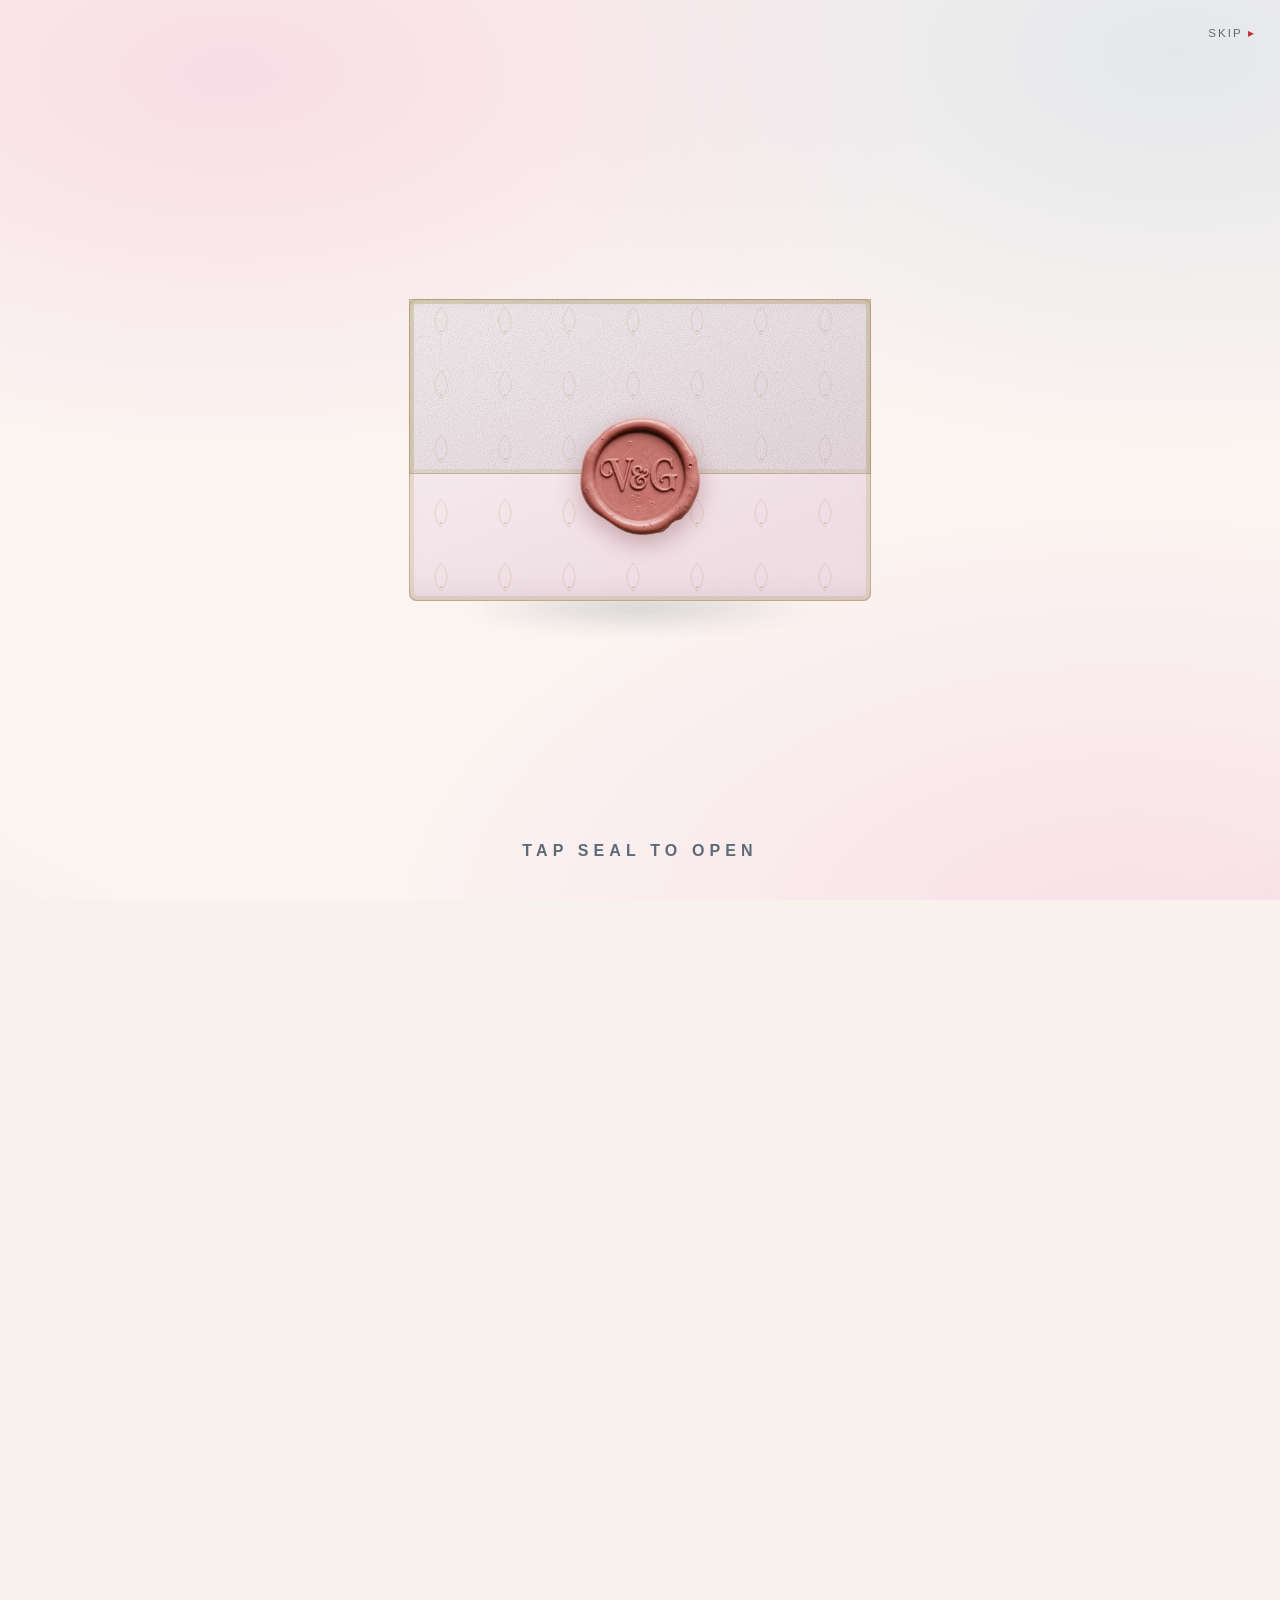
==== commit 8bb9f756: "feat: add note field to both Punjab and Goa RSVP forms Co-Authored-By: Claude Haiku 4.5 <noreply@ant" ====
--- a/index.html
+++ b/index.html
@@ -645,6 +645,10 @@
             <span>Any special requirements</span>
             <textarea name="specialRequirements" rows="2" placeholder="Allergies, accessibility needs, anything else we should know"></textarea>
           </label>
+          <label class="form-field form-field-full">
+            <span>A note for the bride and groom</span>
+            <textarea name="noteForCouple" rows="3" placeholder="Share your wishes, favorite memories, or anything you'd like to say to Vishu & Gagan"></textarea>
+          </label>
         </div>
 
         <div class="form-submit-row">
@@ -687,6 +691,11 @@
             <input type="number" name="numGuests" min="1" step="1">
           </label>
         </div>
+
+        <label class="form-field form-field-full">
+          <span>A note for the bride and groom</span>
+          <textarea name="noteForCouple" rows="3" placeholder="Share your wishes, favorite memories, or anything you'd like to say to Vishu & Gagan"></textarea>
+        </label>
 
         <div class="form-submit-row">
           <button type="submit" class="btn primary" id="rsvpGoaSubmit">Send RSVP</button>
--- a/intro.css
+++ b/intro.css
@@ -325,4 +325,24 @@
 
 @media (max-width:520px){
   .card-names{font-size:2.1rem;}
-}
+
+  /* Mobile intro animation fixes */
+  .intro-stage{
+    perspective:1000px !important;
+    transform-origin:50% 50% !important;
+  }
+  .intro.zoom .intro-stage{
+    transform:scale(1.8) !important;
+  }
+
+  /* Reduce camera dolly zoom on mobile */
+  .intro-camera{
+    transform:scale(.95) !important;
+  }
+
+  /* Adjust hint button for mobile */
+  .intro-hint{
+    font-size:.65rem;
+    bottom:1.5rem;
+  }
+}
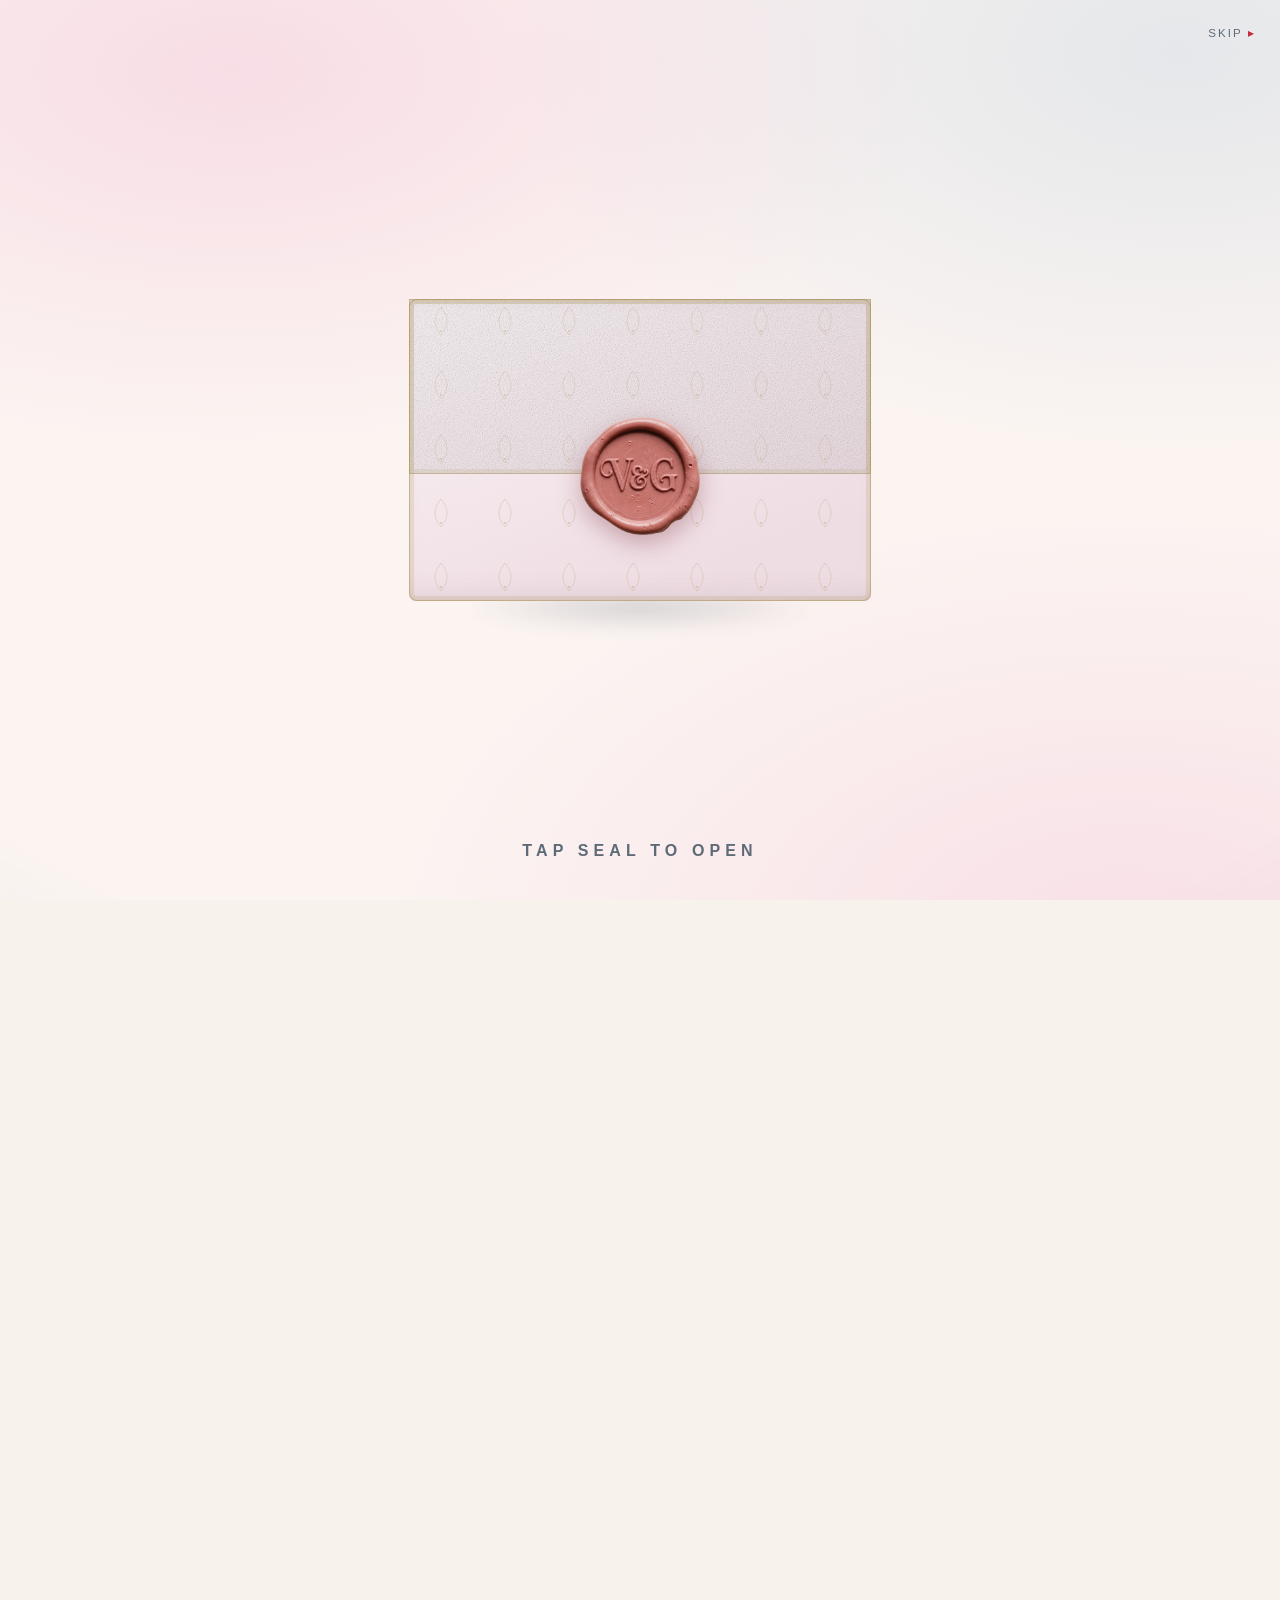
==== commit 6ac5fed6: "update: new Google Apps Script deployment URL Co-Authored-By: Claude Haiku 4.5 <noreply@anthropic.co" ====
--- a/index.html
+++ b/index.html
@@ -760,7 +760,7 @@
   });
 
   // RSVP form
-  var RSVP_ENDPOINT_URL = 'https://script.google.com/macros/s/AKfycbxeDka8P6T2DYhcHVusOHVGiJxcFw1bkjQtWoQh86XaUtjVJkLBxE07JWaOdblWOqgf7g/exec';
+  var RSVP_ENDPOINT_URL = 'https://script.google.com/macros/s/AKfycby_Q3EmX3-aSc56OrrTgLwxKPJYEctlQfGdDlPr22jNPTuTJBKj_KX4BxX4CBvWJSjNZg/exec';
   var rsvpForm = document.getElementById('rsvpForm');
   var rsvpYesFields = document.getElementById('rsvpYesFields');
   var travelNumberField = document.getElementById('travelNumberField');
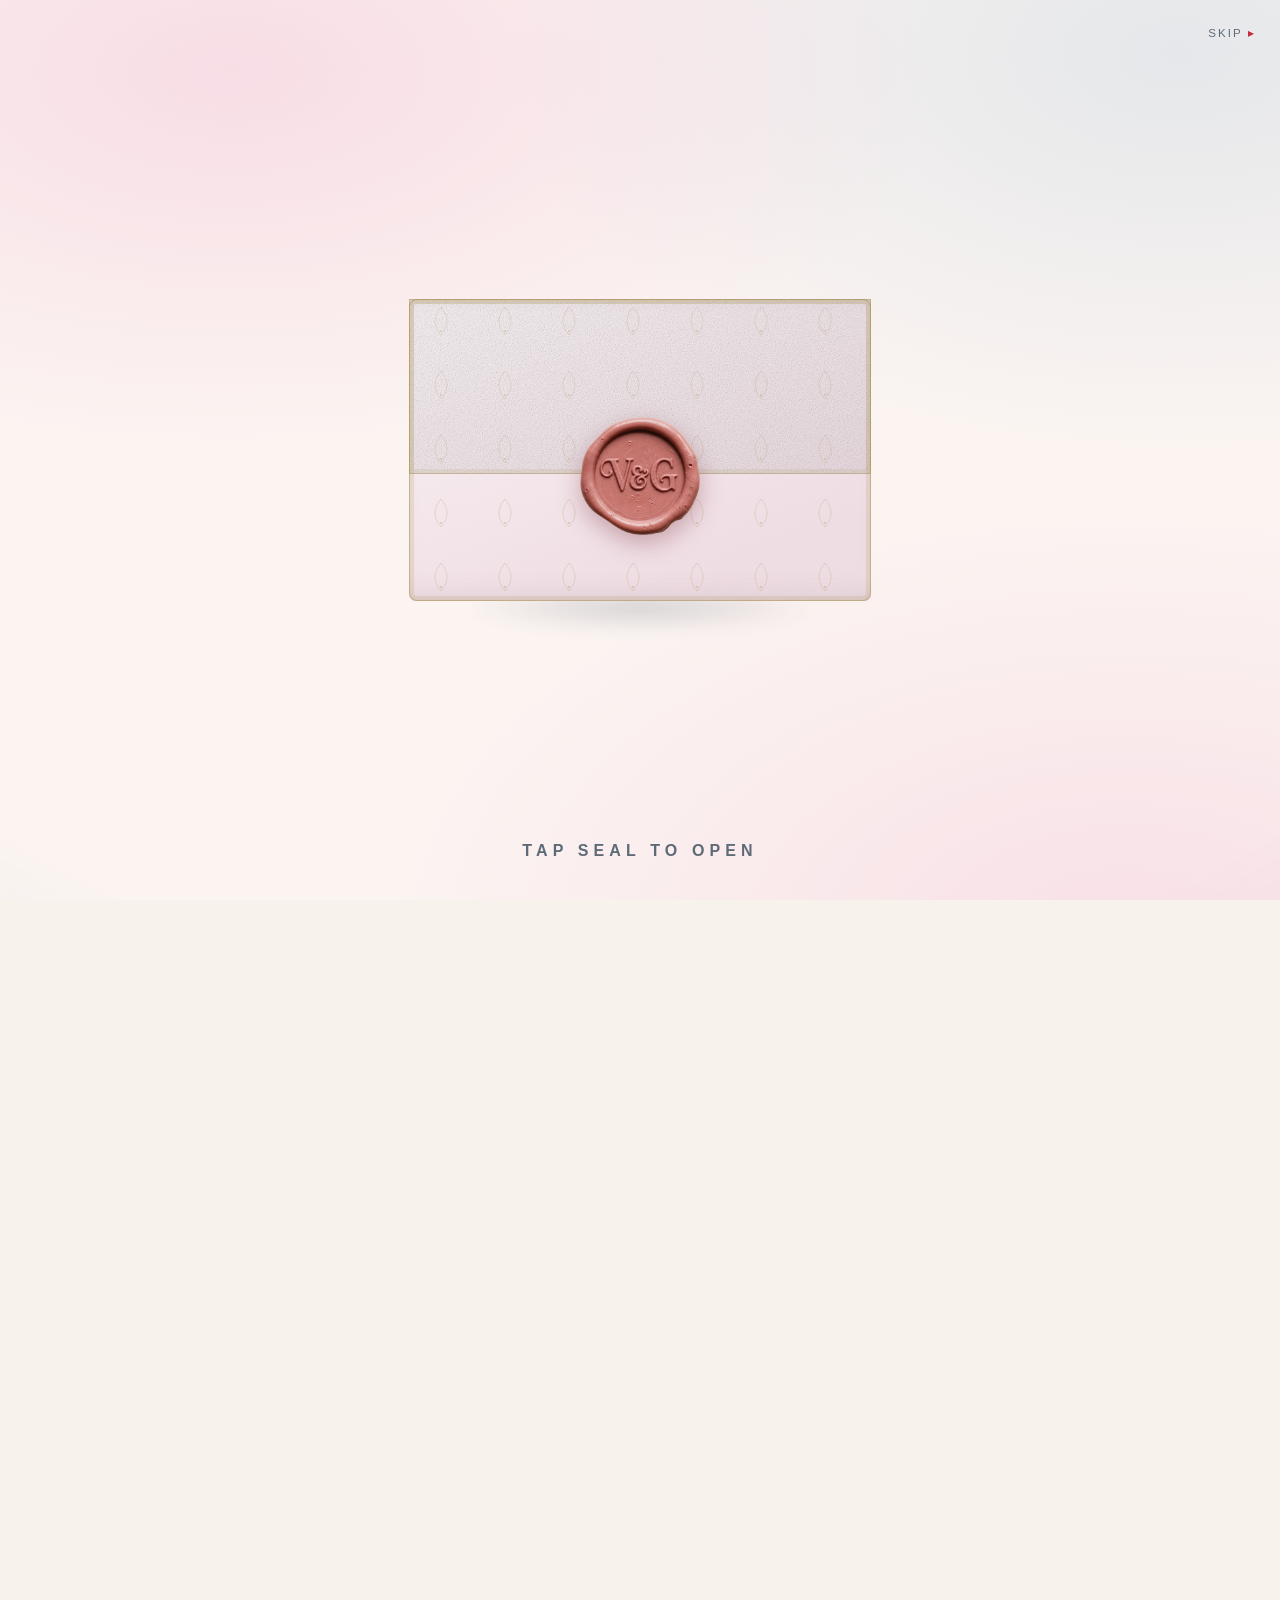
==== commit 78e447f0: "fix: make note field visible for all Punjab RSVP responses Move 'A note for the bride and groom' fie" ====
--- a/index.html
+++ b/index.html
@@ -645,11 +645,12 @@
             <span>Any special requirements</span>
             <textarea name="specialRequirements" rows="2" placeholder="Allergies, accessibility needs, anything else we should know"></textarea>
           </label>
-          <label class="form-field form-field-full">
-            <span>A note for the bride and groom</span>
-            <textarea name="noteForCouple" rows="3" placeholder="Share your wishes, favorite memories, or anything you'd like to say to Vishu & Gagan"></textarea>
-          </label>
-        </div>
+        </div>
+
+        <label class="form-field form-field-full">
+          <span>A note for the bride and groom</span>
+          <textarea name="noteForCouple" rows="3" placeholder="Share your wishes, favorite memories, or anything you'd like to say to Vishu & Gagan"></textarea>
+        </label>
 
         <div class="form-submit-row">
           <button type="submit" class="btn primary" id="rsvpSubmit">Send RSVP</button>
--- a/intro.css
+++ b/intro.css
@@ -100,7 +100,7 @@
 .intro-stage{
   position:relative;perspective:1700px;perspective-origin:50% 50%;
   transform:scale(1);transform-origin:50% 55%;
-  transition:transform 4.5s cubic-bezier(.66,0,.28,1);
+  transition:transform 6s cubic-bezier(.66,0,.28,1);
   will-change:transform;
 }
 .intro.zoom .intro-stage{transform:scale(2.5);}
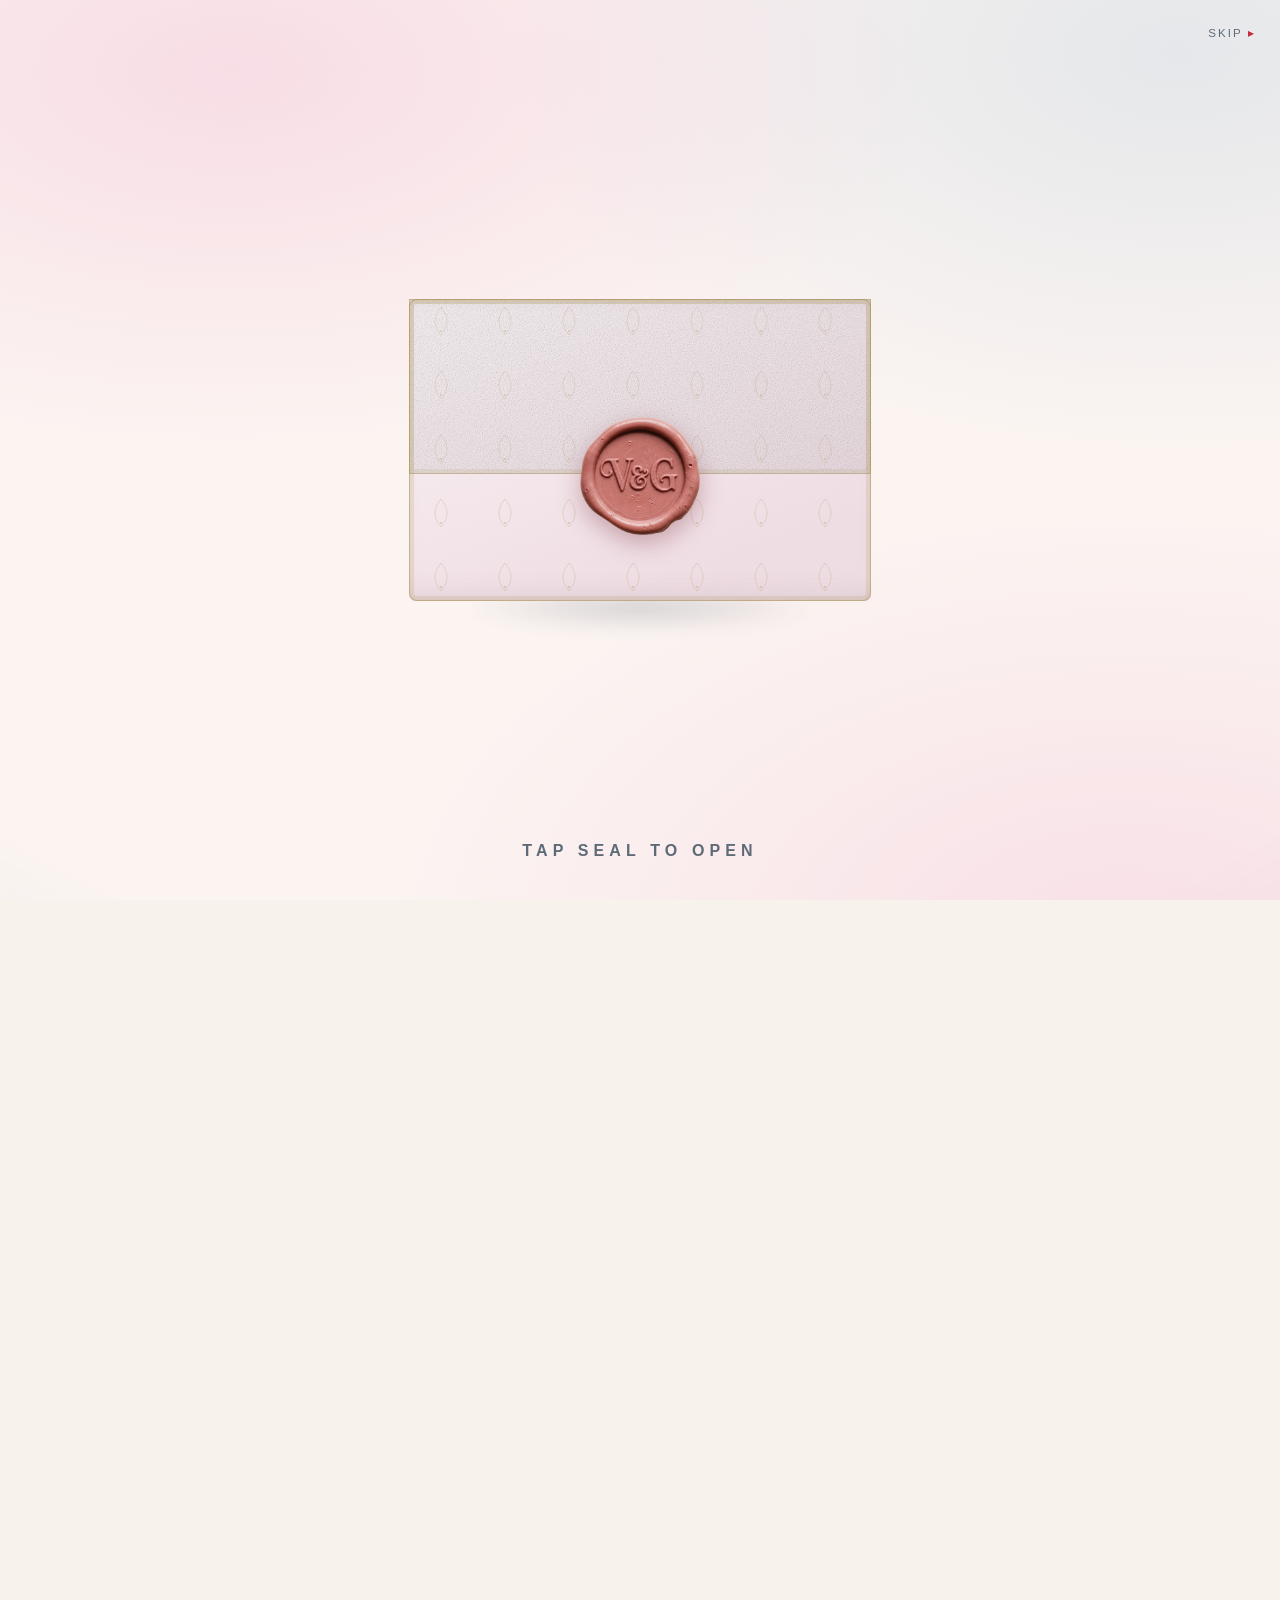
==== commit e5bdac15: "refactor: remove all event icons and add form title spacing - Remove all event-icon SVGs from timeli" ====
--- a/index.html
+++ b/index.html
@@ -233,11 +233,9 @@
           <p class="venue-loc">Kairpur Sheikan, Punjab</p>
           <div class="travel-rows">
             <div class="travel-row">
-              <svg viewBox="0 0 24 24" fill="none" stroke="currentColor" stroke-width="1.6"><path d="M2 16l20-8-8 20-2-8-8-2z"/></svg>
               <span><b>Mohali Intl. Airport</b> (Chandigarh) — 41.6 km, ~50 min by taxi/Uber</span>
             </div>
             <div class="travel-row">
-              <svg viewBox="0 0 24 24" fill="none" stroke="currentColor" stroke-width="1.6"><rect x="5" y="4" width="14" height="13" rx="3"/><path d="M5 13h14M9 21l-2-4h10l-2 4M8 8h8"/></svg>
               <span><b>Chandigarh Railway Station</b> — 45 km, ~1 hr by taxi/Uber</span>
             </div>
           </div>
@@ -256,15 +254,12 @@
           <p class="venue-loc">Copel Waddo, Sernabatim, Goa</p>
           <div class="travel-rows">
             <div class="travel-row">
-              <svg viewBox="0 0 24 24" fill="none" stroke="currentColor" stroke-width="1.6"><path d="M2 16l20-8-8 20-2-8-8-2z"/></svg>
               <span><b>Goa Intl. Airport</b> (Dabolim) — 27 km, ~40 min by taxi</span>
             </div>
             <div class="travel-row">
-              <svg viewBox="0 0 24 24" fill="none" stroke="currentColor" stroke-width="1.6"><path d="M2 16l20-8-8 20-2-8-8-2z"/></svg>
               <span><b>Manohar Intl. Airport</b> (Mopa) — 53 km, ~1 hr 20 min by taxi</span>
             </div>
             <div class="travel-row">
-              <svg viewBox="0 0 24 24" fill="none" stroke="currentColor" stroke-width="1.6"><rect x="5" y="4" width="14" height="13" rx="3"/><path d="M5 13h14M9 21l-2-4h10l-2 4M8 8h8"/></svg>
               <span><b>Madgaon (Margao) Railway Station</b> — 8 km, ~15–20 min by taxi</span>
             </div>
           </div>
@@ -299,7 +294,6 @@
         <li class="event highlight">
           <time>11:00 AM</time>
           <div class="event-body">
-            <span class="event-icon"><svg viewBox="0 0 24 24" fill="none" stroke="currentColor" stroke-width="1.7"><path d="M12 21c-4-3-7-6.5-7-10a7 7 0 0114 0c0 3.5-3 7-7 10z"/></svg></span>
             <h3>Ishq ki Mehendi</h3>
             <ul>
               <li>Mehendi artists for every guest</li>
@@ -316,7 +310,6 @@
         <li class="event highlight">
           <time>7:00 PM</time>
           <div class="event-body">
-            <span class="event-icon"><svg viewBox="0 0 24 24" fill="none" stroke="currentColor" stroke-width="1.7"><circle cx="12" cy="12" r="8"/><path d="M12 8v4l3 2"/></svg></span>
             <h3>Nach baliye - Gidda te bhangra</h3>
             <ul>
               <li>DJ &amp; music</li>
@@ -353,7 +346,6 @@
         <li class="event highlight">
           <time>10:00 AM</time>
           <div class="event-body">
-            <span class="event-icon"><svg viewBox="0 0 24 24" fill="none" stroke="currentColor" stroke-width="1.7"><path d="M4 12c0-4 3-8 8-8s8 4 8 8-3 8-8 8-8-4-8-8z"/><path d="M8 12h8M12 8v8"/></svg></span>
             <h3>Sunehri subha with shagun ki Haldi</h3>
             <ul>
               <li>Traditional haldi ceremony</li>
@@ -371,7 +363,6 @@
         <li class="event highlight">
           <time>5:00 PM</time>
           <div class="event-body">
-            <span class="event-icon"><svg viewBox="0 0 24 24" fill="none" stroke="currentColor" stroke-width="1.7"><path d="M12 21s7-5.5 7-11a7 7 0 00-14 0c0 5.5 7 11 7 11z"/><path d="M12 17c-2-2-3-4-3-6a3 3 0 016 0c0 2-1 4-3 6z"/></svg></span>
             <h3>Saath Vachan - Rishton ki Kasam </h3>
             <div class="dress-chip anycolor"><span class="swirl"></span>Any colour</div>
             <details class="dresscode-detail">
@@ -403,7 +394,6 @@
         <li class="event highlight">
           <time>9:00 AM</time>
           <div class="event-body">
-            <span class="event-icon"><svg viewBox="0 0 24 24" fill="none" stroke="currentColor" stroke-width="1.7"><path d="M12 3v18M6 8c0 3 2.5 5 6 5s6-2 6-5"/></svg></span>
             <h3>Gurudwara ceremony (Lava ceremony)</h3>
             <div class="dress-chip anycolor"><span class="swirl"></span>Any colour · modest Indian wear</div>
             <p class="sub">Please ensure your head and body are appropriately covered while attending the Gurudwara.</p>
@@ -412,7 +402,6 @@
         <li class="event highlight">
           <time>1:00 PM</time>
           <div class="event-body">
-            <span class="event-icon"><svg viewBox="0 0 24 24" fill="none" stroke="currentColor" stroke-width="1.7"><circle cx="12" cy="8" r="4"/><path d="M4 21c0-4 3.5-7 8-7s8 3 8 7"/></svg></span>
             <h3>Bandhan & Blessing - The grand celebration </h3>
             <ul>
               <li>Bride &amp; groom entry</li>
@@ -426,7 +415,6 @@
         <li class="event highlight">
           <time>6:00 PM</time>
           <div class="event-body">
-            <span class="event-icon"><svg viewBox="0 0 24 24" fill="none" stroke="currentColor" stroke-width="1.7"><path d="M12 4c-3 3-3 6 0 9 3-3 3-6 0-9zM12 13v7"/></svg></span>
             <h3>Bidaai</h3>
             <p class="sub">Followed by traditional rituals at the groom's residence. Guests from the bride's side staying overnight may check out on 7th December.</p>
           </div>
@@ -465,9 +453,6 @@
         <li class="event highlight">
           <time>5:30 PM</time>
           <div class="event-body">
-            <span class="event-icon" style="background:color-mix(in srgb, var(--secondary) 16%, transparent);color:var(--secondary-deep);">
-              <svg viewBox="0 0 24 24" fill="none" stroke="currentColor" stroke-width="1.7"><circle cx="12" cy="12" r="5"/><path d="M2 19h20M4 15h16"/></svg>
-            </span>
             <h3>Cheers & Chamak - Mehfil by the Sea</h3>
             <ul>
               <li>Bride's sunset entry</li>
@@ -547,11 +532,22 @@
       </div>
     </section>
 
-    <section id="rsvp" class="section rsvp-section">
+    <section id="rsvp-title" class="section">
       <h2>Kindly Respond</h2>
-      <p class="eyebrow">Punjab celebration</p>
-      <div class="rsvp-card">
-        <p>All guests receiving this itinerary are requested to confirm their attendance at the earliest convenience (to punjab).
+      <div class="extras-grid" style="margin-top:2rem;">
+        <article class="extra-card">
+          <p>If you have received this itinerary, you have been personally invited by the bride and groom. 
+            This itinerary is your official invitation, and no separate physical or digital invitation cards will be sent. 
+            We look forward to celebrating with you!</p>
+        </article>
+      </div>
+    <!-- </section>
+
+    <section class="section rsvp-section"> -->
+      <h3 style="margin-top:2rem;margin-bottom:1.2rem;">Punjab Celebrations</h3>
+      <div id="rsvp" class="rsvp-card">
+        
+        <p>All guests  are requested to confirm their attendance at the earliest convenience (to punjab).
 Your confirmation will help us finalize:</p>
         <ul class="rsvp-list">
           <li>Resort room bookings</li>
@@ -559,16 +555,10 @@
           <li>Catering arrangements</li>
           <li>Event logistics</li>
         </ul>
-        <p class="rsvp-note">Guests travelling from Goa to Punjab will be updated regarding the preferred mode of transport once group numbers are finalized.</p>
-        <br/>
-        <p class="rsvp-note"><b>Important Note: </b>
-If you have received this itinerary, it means you have already been personally invited by the
-Bride and Groom. There will be no separate physical or digital invitation cards issued to individuals or families.
-We hope you will consider joining us for this special occasion.</p>
-      </div>
-
-      <h3 style="margin-top:2rem;margin-bottom:1.2rem;">RSVP for Punjab</h3>
+        <p class="rsvp-note">Stay is arranged for all guest traveling to Punjab for 3 nights further discussions will be held on WhatsApp groups after confirmations.</p>
+      </div>
       <form class="rsvp-form" id="rsvpForm" novalidate>
+        <h3 class="eyebrow">RSVP for Punjab</h3>
         <div class="form-grid">
           <label class="form-field">
             <span>Name</span>
@@ -657,16 +647,15 @@
           <p class="form-status" id="rsvpStatus" role="status" aria-live="polite"></p>
         </div>
       </form>
-    </section>
-
-    <section id="rsvp-goa" class="section rsvp-section">
-      <p class="eyebrow">Goa celebration</p>
-      <div class="rsvp-card">
+    <!-- </section>
+
+    <section id="rsvp-goa" class="section rsvp-section"> -->
+      <h3 style="margin-top:2rem;margin-bottom:1.2rem;">Goa celebration</h3>
+      <div id="rsvp-goa" class="rsvp-card">
         <p>If you're joining us for the sunset reception in Goa on 11 December, please confirm your attendance below.</p>
       </div>
-
-      <h3 style="margin-top:2rem;margin-bottom:1.2rem;">RSVP for Goa</h3>
       <form class="rsvp-form" id="rsvpGoaForm" novalidate>
+        <h3 class="eyebrow">RSVP for Goa</h3>
         <div class="form-grid">
           <label class="form-field">
             <span>Name</span>
@@ -707,7 +696,7 @@
 
     <section class="section">
       <p class="eyebrow">Need help?</p>
-      <h2>Contact for coordination</h2>
+      <h3>Contact for coordination</h3>
       <div style="background:white;padding:2rem;border-radius:8px;box-shadow:0 2px 8px rgba(43,30,40,0.1);">
         <p style="font-size:1.1rem;margin-bottom:0.5rem;">
           <strong>Vidhit Kankonkar</strong>
--- a/styles.css
+++ b/styles.css
@@ -80,11 +80,12 @@
 body{background:var(--ground);color:var(--ink);font-family:var(--font-body);line-height:1.6;
   -webkit-font-smoothing:antialiased;transition:background-color 0.3s ease,color 0.3s ease;}
 .page{max-width:100%;}
-h1,h2,h3{font-family:var(--font-display);font-weight:600;text-wrap:balance;margin:0;}
+h1,h2,h3{font-family:var(--font-display);font-weight:600;text-wrap:balance;}
 p{margin:0;}
 a{color:inherit;}
 button{font-family:var(--font-body);cursor:pointer;}
 .eyebrow{
+  margin: 10px 0px;
   text-transform:uppercase;letter-spacing:0.22em;font-size:0.72rem;font-weight:600;
   color:var(--accent-pop);
 }
@@ -333,6 +334,7 @@
 .rsvp-list li{font-size:0.85rem;padding:0.7rem 0.9rem;background:var(--surface-muted);border-radius:10px;border:1px solid var(--surface-line);}
 .rsvp-note{font-size:0.85rem;color:var(--ink-soft);margin-top:0.8rem;}
 
+.rsvp-section h3{margin-bottom:1.2rem;}
 .rsvp-form{margin-top:1.6rem;background:var(--surface);border:1px solid var(--surface-line);
   border-radius:6px 30px 6px 30px;padding:2rem;box-shadow:var(--shadow);}
 .form-grid{display:grid;grid-template-columns:repeat(auto-fit,minmax(200px,1fr));gap:1rem;margin-bottom:1rem;}
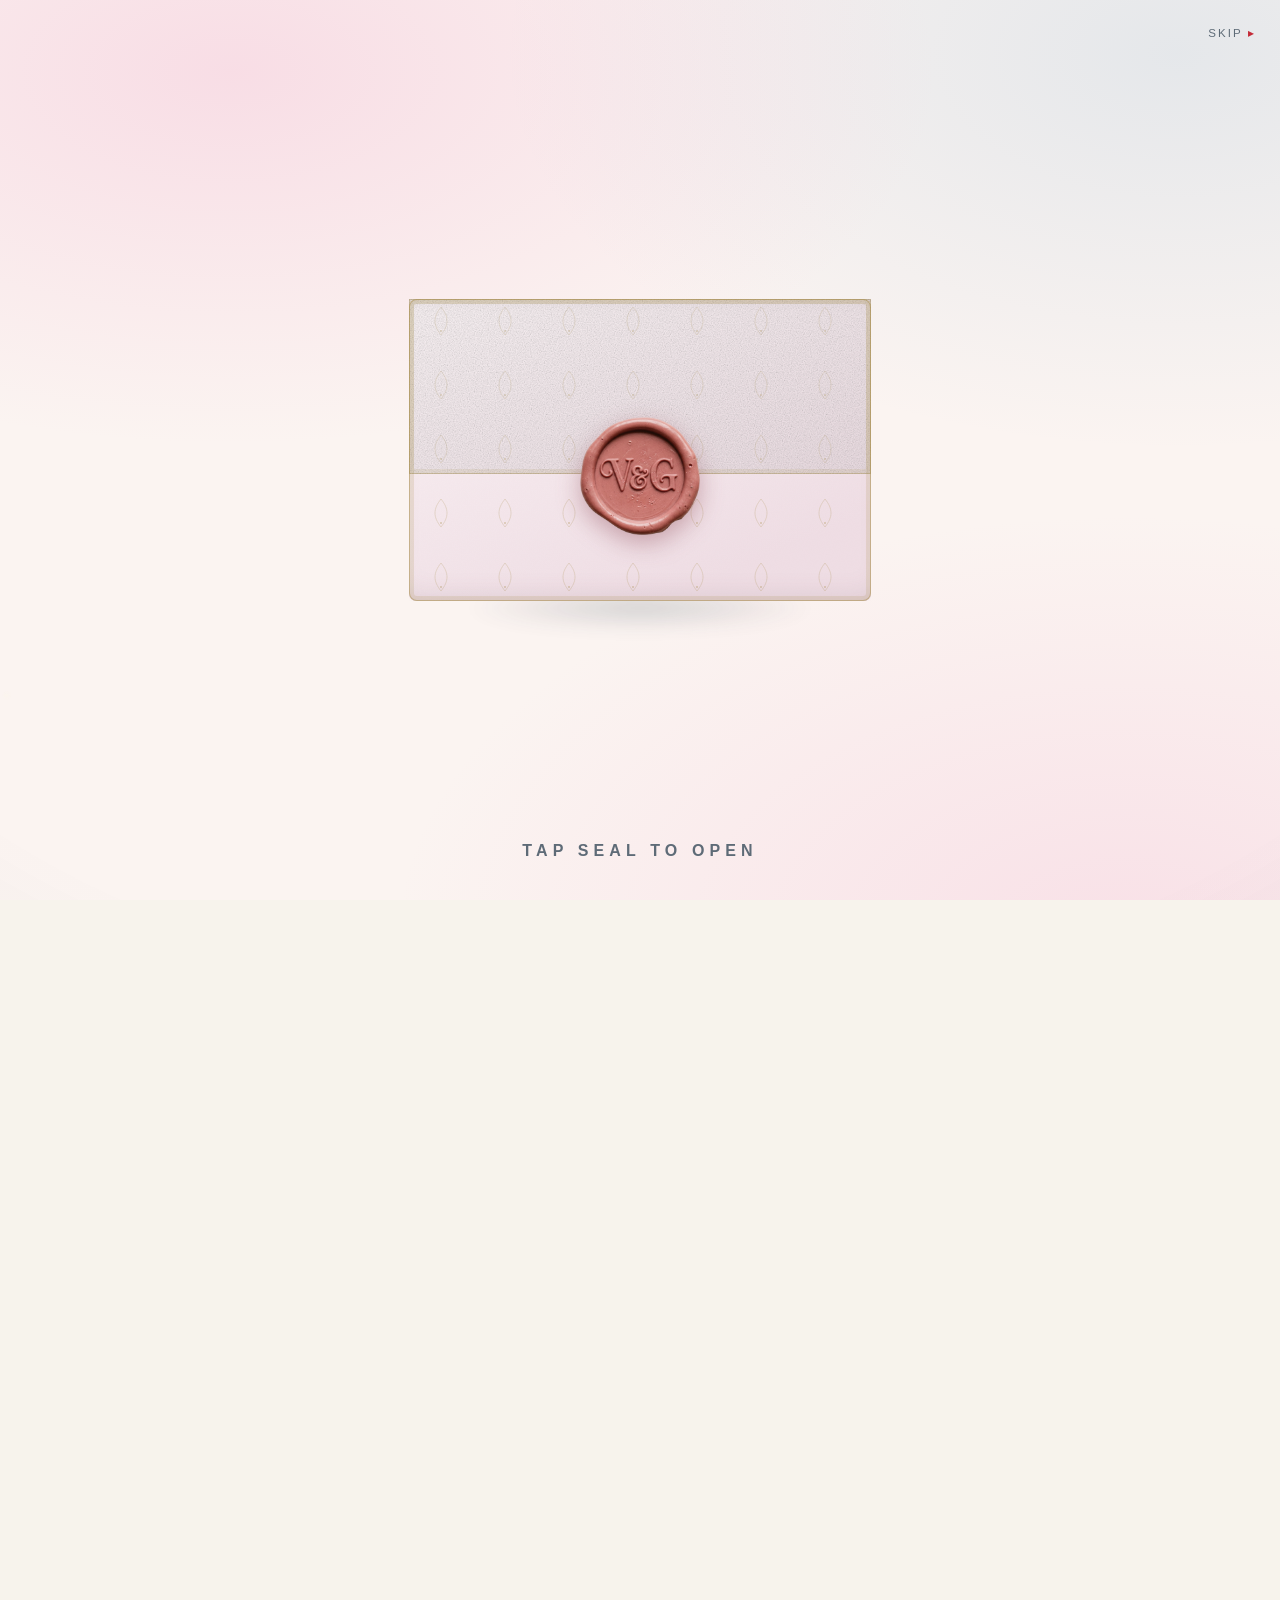
==== commit 7379e912: "update: personalize RSVP invitation message Replace generic invitation text with warm, personal mess" ====
--- a/index.html
+++ b/index.html
@@ -536,9 +536,11 @@
       <h2>Kindly Respond</h2>
       <div class="extras-grid" style="margin-top:2rem;">
         <article class="extra-card">
-          <p>If you have received this itinerary, you have been personally invited by the bride and groom. 
-            This itinerary is your official invitation, and no separate physical or digital invitation cards will be sent. 
-            We look forward to celebrating with you!</p>
+          <p>To all our friends & family, 
+            
+            Please consider this our personal invitation. 
+            
+            We can’t wait to celebrate these special moments with you! ❤️</p>
         </article>
       </div>
     <!-- </section>
--- a/styles.css
+++ b/styles.css
@@ -85,7 +85,6 @@
 a{color:inherit;}
 button{font-family:var(--font-body);cursor:pointer;}
 .eyebrow{
-  margin: 10px 0px;
   text-transform:uppercase;letter-spacing:0.22em;font-size:0.72rem;font-weight:600;
   color:var(--accent-pop);
 }
@@ -245,12 +244,13 @@
 .timeline{list-style:none;margin:0;padding:0;position:relative;}
 .timeline::before{content:"";position:absolute;left:84px;top:6px;bottom:6px;width:1px;
   background:linear-gradient(var(--surface-line),var(--surface-line));}
-.event{display:grid;grid-template-columns:84px 1fr;column-gap:2.3rem;padding:1.1rem 0;position:relative;}
+.event{display:grid;grid-template-columns:84px 1fr;column-gap:2.3rem;padding:1.1rem 0;position:relative;align-items:start;}
 .event time,.event .time-label{font-size:0.78rem;color:var(--ink-soft);padding-top:0.15rem;padding-right:16px;
   text-align:right;font-variant-numeric:tabular-nums;position:relative;}
 .event time::after,.event .time-label::after{content:"";position:absolute;left:84px;top:0.35rem;width:10px;height:10px;
   border-radius:50%;background:var(--ground);border:2px solid var(--accent-pop);transform:translateX(-50%);}
-.event-body h3{font-size:1.15rem;margin-bottom:0.4rem;}
+.event-body{margin-top:0;}
+.event-body h3{font-size:1.15rem;margin:0 0 0.4rem 0;}
 .event-body p.sub{color:var(--ink-soft);font-size:0.88rem;margin-top:0.4rem;}
 .event-body ul{margin:0.5rem 0 0;padding-left:1.1rem;color:var(--ink-soft);font-size:0.9rem;}
 .event-body ul li{margin-bottom:0.2rem;}
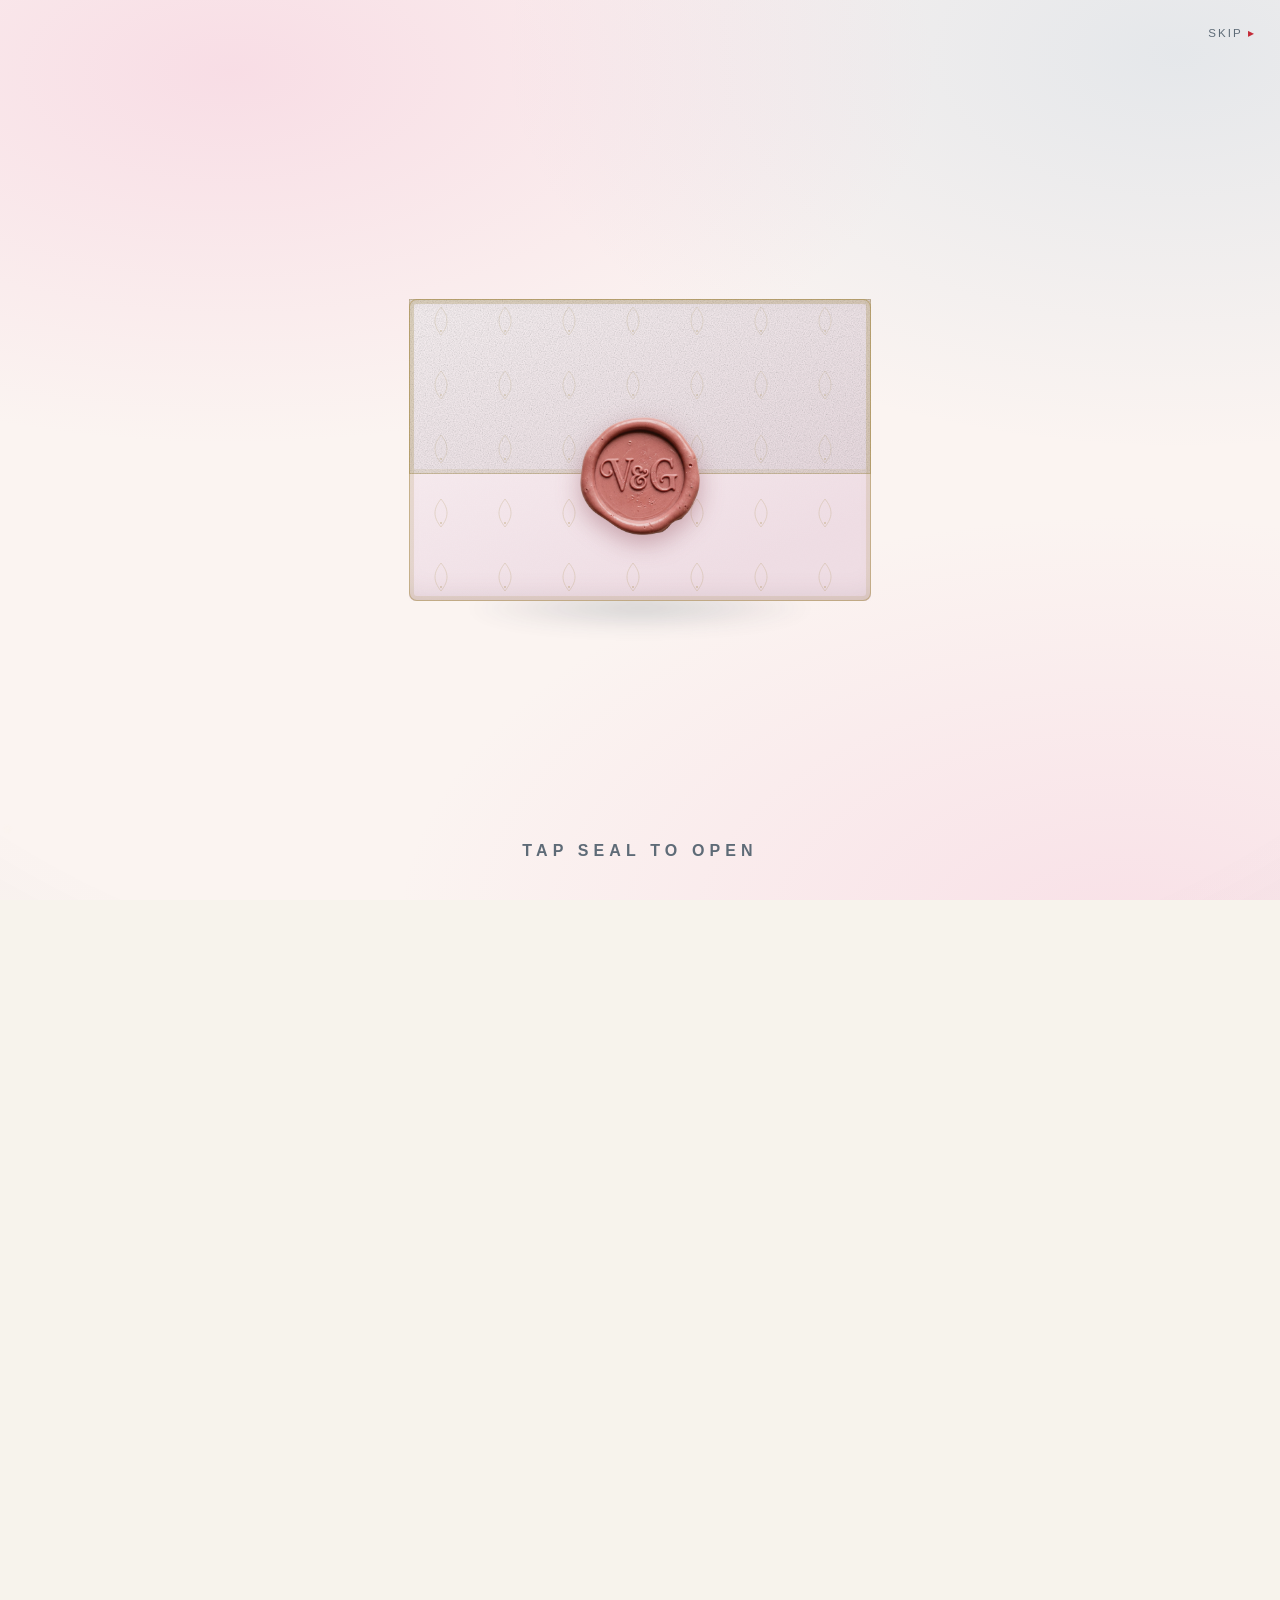
==== commit 15802323: "update: personalize invitation & enhance RSVP form titles - Update RSVP invitation message with warm" ====
--- a/index.html
+++ b/index.html
@@ -532,20 +532,15 @@
       </div>
     </section>
 
-    <section id="rsvp-title" class="section">
+    <section id="rsvp" class="section">
       <h2>Kindly Respond</h2>
       <div class="extras-grid" style="margin-top:2rem;">
         <article class="extra-card">
-          <p>To all our friends & family, 
-            
-            Please consider this our personal invitation. 
-            
-            We can’t wait to celebrate these special moments with you! ❤️</p>
+          <p>To all our friends & family, please consider this our personal invitation. 
+          We can’t wait to celebrate these special moments with you! ❤️</p>
         </article>
       </div>
-    <!-- </section>
-
-    <section class="section rsvp-section"> -->
+
       <h3 style="margin-top:2rem;margin-bottom:1.2rem;">Punjab Celebrations</h3>
       <div id="rsvp" class="rsvp-card">
         
@@ -649,9 +644,7 @@
           <p class="form-status" id="rsvpStatus" role="status" aria-live="polite"></p>
         </div>
       </form>
-    <!-- </section>
-
-    <section id="rsvp-goa" class="section rsvp-section"> -->
+ 
       <h3 style="margin-top:2rem;margin-bottom:1.2rem;">Goa celebration</h3>
       <div id="rsvp-goa" class="rsvp-card">
         <p>If you're joining us for the sunset reception in Goa on 11 December, please confirm your attendance below.</p>
--- a/styles.css
+++ b/styles.css
@@ -334,7 +334,7 @@
 .rsvp-list li{font-size:0.85rem;padding:0.7rem 0.9rem;background:var(--surface-muted);border-radius:10px;border:1px solid var(--surface-line);}
 .rsvp-note{font-size:0.85rem;color:var(--ink-soft);margin-top:0.8rem;}
 
-.rsvp-section h3{margin-bottom:1.2rem;}
+.rsvp-form h3{font-size:0.9rem;font-weight:700;margin-bottom:2.5rem;letter-spacing:0.15em;}
 .rsvp-form{margin-top:1.6rem;background:var(--surface);border:1px solid var(--surface-line);
   border-radius:6px 30px 6px 30px;padding:2rem;box-shadow:var(--shadow);}
 .form-grid{display:grid;grid-template-columns:repeat(auto-fit,minmax(200px,1fr));gap:1rem;margin-bottom:1rem;}
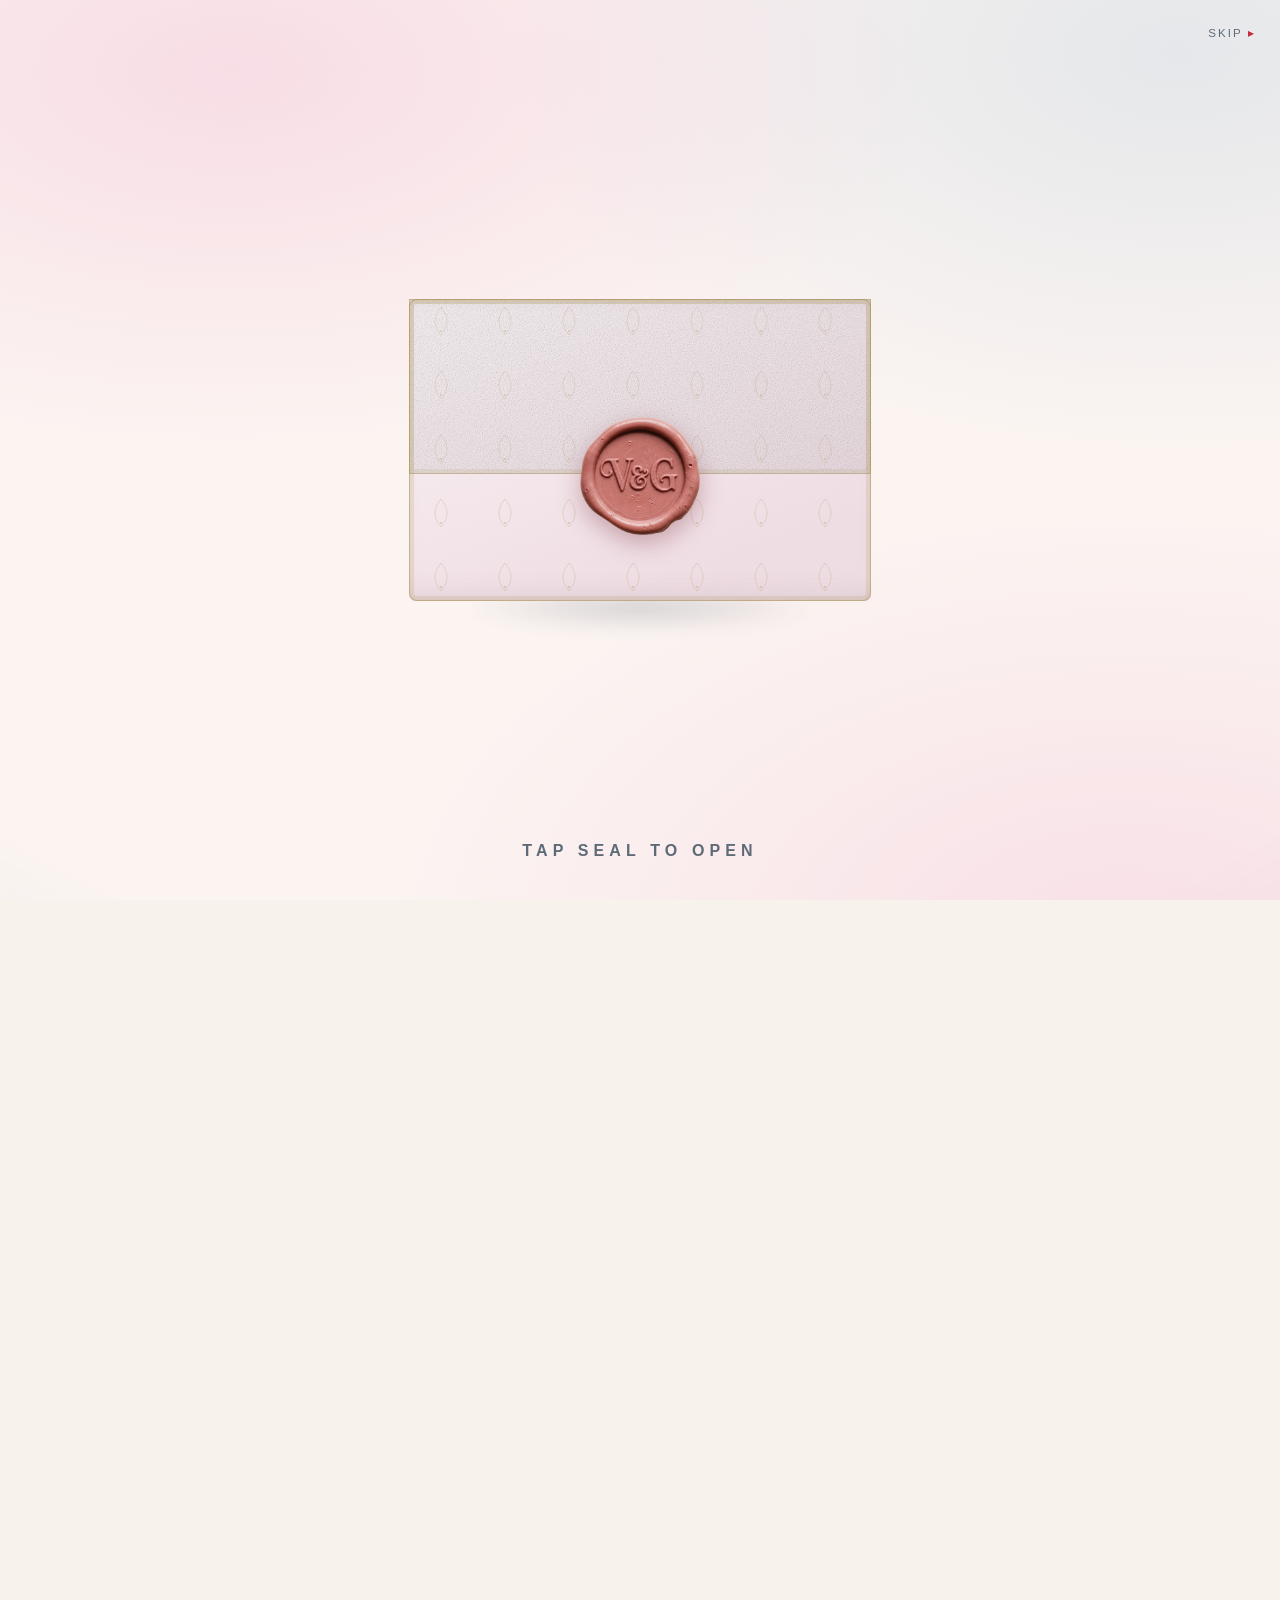
==== commit 4d13a79e: "feat: add required field validation to RSVP forms Make the following fields required in Punjab RSVP:" ====
--- a/index.html
+++ b/index.html
@@ -579,11 +579,11 @@
           <div class="form-grid">
             <label class="form-field">
               <span>Number of guests from your family</span>
-              <input type="number" name="numGuests" min="1" step="1">
+              <input type="number" name="numGuests" min="1" step="1" required>
             </label>
             <label class="form-field">
               <span>Number of nights staying</span>
-              <input type="number" name="numNights" min="0" step="1">
+              <input type="number" name="numNights" min="0" step="1" required>
             </label>
           </div>
           <label class="form-field form-field-full">
@@ -593,11 +593,11 @@
           <div class="form-grid">
             <label class="form-field">
               <span>Arrival date</span>
-              <input type="date" name="arrivalDate">
+              <input type="date" name="arrivalDate" required>
             </label>
             <label class="form-field">
               <span>Departure date</span>
-              <input type="date" name="departureDate">
+              <input type="date" name="departureDate" required>
             </label>
           </div>
           <div class="form-grid">
@@ -673,7 +673,7 @@
         <div class="form-grid" id="rsvpGoaGuestsField" style="display:none;">
           <label class="form-field">
             <span>Number of guests</span>
-            <input type="number" name="numGuests" min="1" step="1">
+            <input type="number" name="numGuests" min="1" step="1" required>
           </label>
         </div>
 
@@ -783,18 +783,32 @@
     var contactInput = form.querySelector('input[name="contact"]');
     var responseInput = form.querySelector('input[name="response"]:checked');
 
-    var isNameValid = nameInput && nameInput.value.trim().length > 0;
-    var isContactValid = contactInput && validatePhoneNumber(contactInput.value);
+    var isNameValid = nameInput && nameInput.value && nameInput.value.trim().length > 0;
+    var isContactValid = contactInput && contactInput.value && validatePhoneNumber(contactInput.value);
     var isResponseValid = responseInput && responseInput.value;
 
-    submitBtn.disabled = !(isNameValid && isContactValid && isResponseValid);
+    var isConditionalValid = true;
+    if(isResponseValid && responseInput.value === 'Yes'){
+      // Check conditional required fields
+      var numGuestsInput = form.querySelector('input[name="numGuests"]');
+      var numNightsInput = form.querySelector('input[name="numNights"]');
+      var arrivalDateInput = form.querySelector('input[name="arrivalDate"]');
+      var departureDateInput = form.querySelector('input[name="departureDate"]');
+
+      if(numGuestsInput) isConditionalValid = isConditionalValid && (numGuestsInput.value && numGuestsInput.value.length > 0);
+      if(numNightsInput) isConditionalValid = isConditionalValid && (numNightsInput.value && numNightsInput.value.length > 0);
+      if(arrivalDateInput) isConditionalValid = isConditionalValid && (arrivalDateInput.value && arrivalDateInput.value.length > 0);
+      if(departureDateInput) isConditionalValid = isConditionalValid && (departureDateInput.value && departureDateInput.value.length > 0);
+    }
+
+    submitBtn.disabled = !(isNameValid && isContactValid && isResponseValid && isConditionalValid);
   }
 
   // Set initial button state for Punjab form
   updateFormButton(rsvpForm, rsvpSubmit);
 
   // Update button state on any input change
-  Array.prototype.forEach.call(rsvpForm.querySelectorAll('input[name="name"], input[name="contact"], input[name="response"]'), function(input){
+  Array.prototype.forEach.call(rsvpForm.querySelectorAll('input[name="name"], input[name="contact"], input[name="response"], input[name="numGuests"], input[name="numNights"], input[name="arrivalDate"], input[name="departureDate"]'), function(input){
     input.addEventListener('input', function(){ updateFormButton(rsvpForm, rsvpSubmit); });
     input.addEventListener('change', function(){ updateFormButton(rsvpForm, rsvpSubmit); });
   });
--- a/styles.css
+++ b/styles.css
@@ -166,6 +166,7 @@
 .btn:focus-visible{outline:2px solid var(--accent-pop);outline-offset:2px;}
 .btn.primary{background:var(--primary);color:var(--on-accent);border-color:var(--primary);}
 .btn.primary:hover{background:var(--primary-deep);}
+.btn.primary:disabled{background:var(--surface-muted);color:var(--ink-soft);border-color:var(--surface-line);cursor:not-allowed;opacity:0.6;}
 .scroll-cue{margin-top:2.2rem;font-size:0.78rem;color:var(--ink-soft);letter-spacing:0.08em;
   display:flex;flex-direction:column;align-items:center;gap:0.35rem;text-decoration:none;}
 .scroll-cue .chev{width:9px;height:9px;border-right:1.5px solid var(--ink-soft);border-bottom:1.5px solid var(--ink-soft);
@@ -341,6 +342,14 @@
 .form-field{display:flex;flex-direction:column;gap:0.4rem;font-size:0.82rem;color:var(--ink-soft);}
 .form-field-full{grid-column:1/-1;}
 .form-field span{font-weight:600;letter-spacing:0.02em;color:var(--ink);}
+.form-field input[required]~span::after,
+.form-field select[required]~span::after,
+.form-field textarea[required]~span::after,
+.form-field input[required]::-webkit-textfield-decoration-container::after{content:" *";color:var(--accent-pop);}
+.rsvp-yes-fields .form-field input[required]~span::after,
+.rsvp-yes-fields .form-field select[required]~span::after,
+.rsvp-yes-fields .form-field textarea[required]~span::after{content:" *";color:var(--accent-pop);}
+#rsvpGoaGuestsField .form-field input[required]~span::after{content:" *";color:var(--accent-pop);}
 .form-field input,.form-field select,.form-field textarea{
   font-family:var(--font-body);font-size:0.92rem;color:var(--ink);
   background:var(--ground);border:1px solid var(--surface-line);border-radius:10px;
